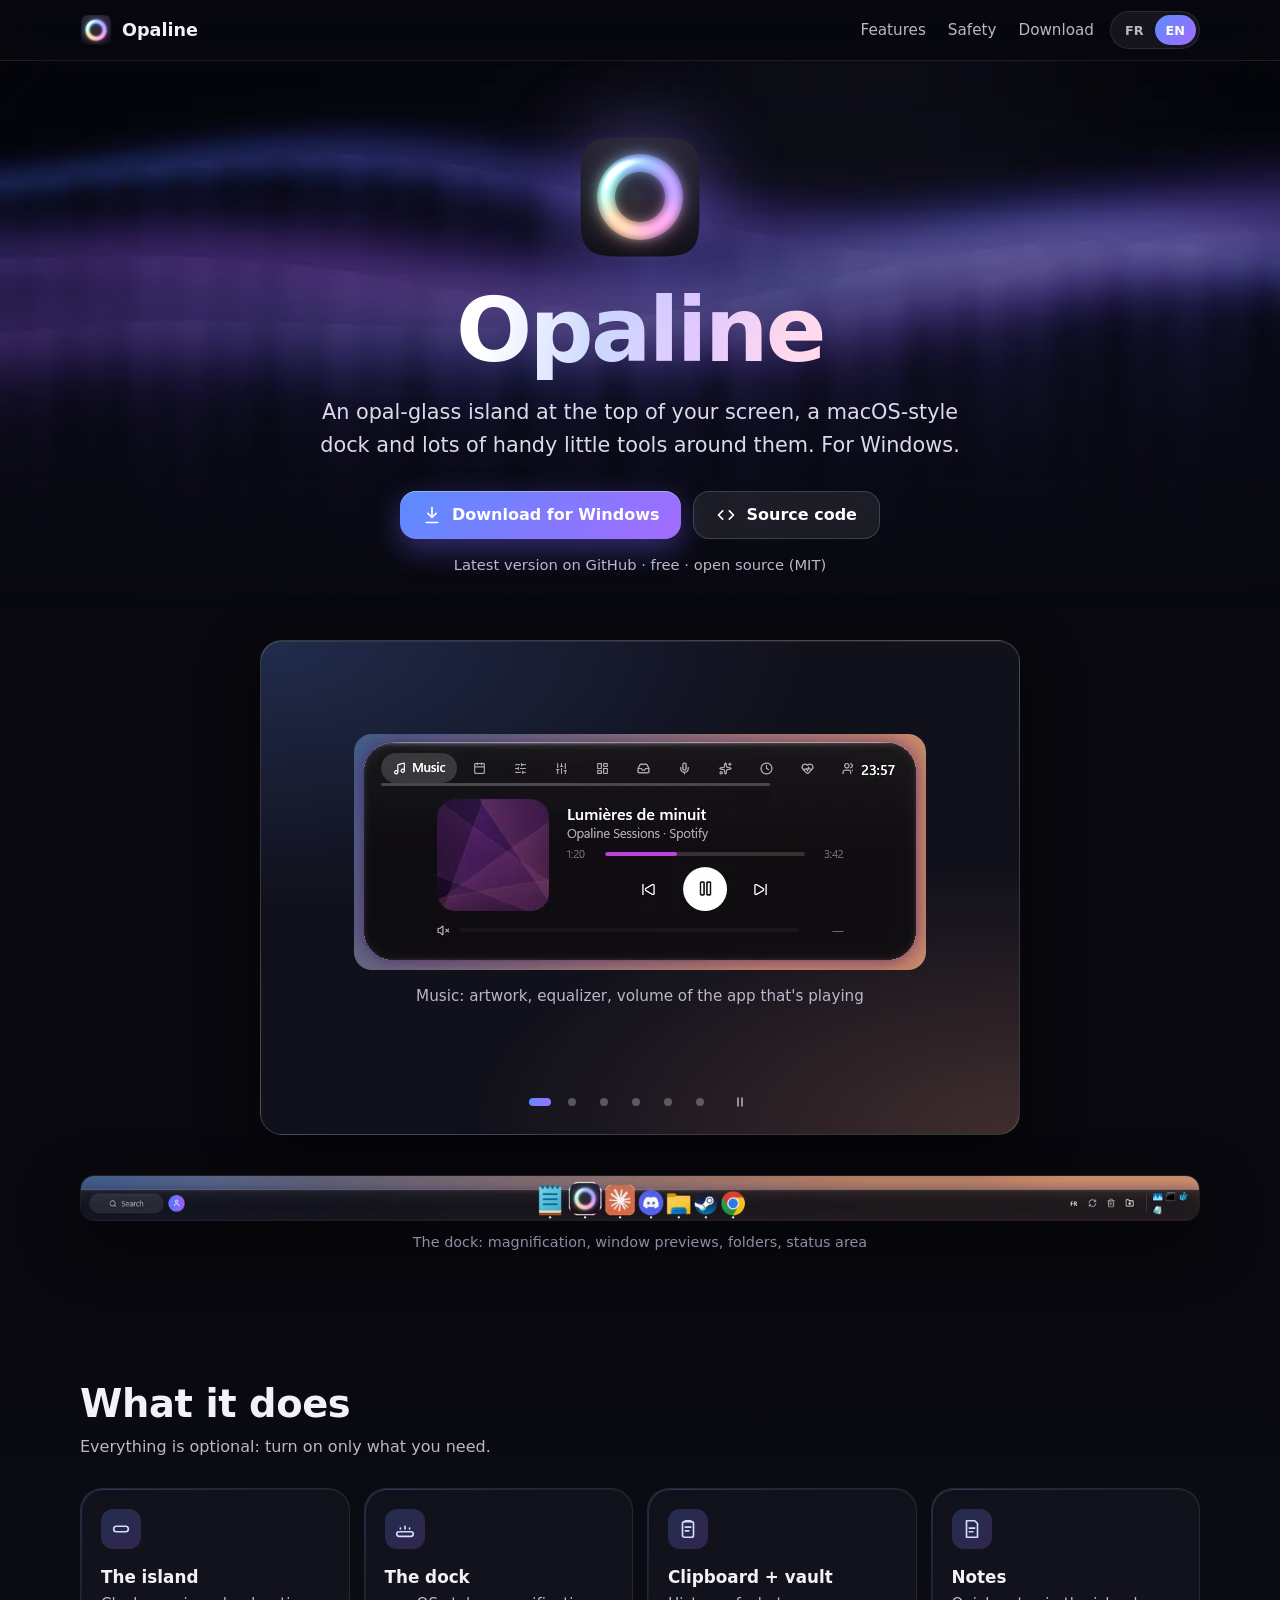
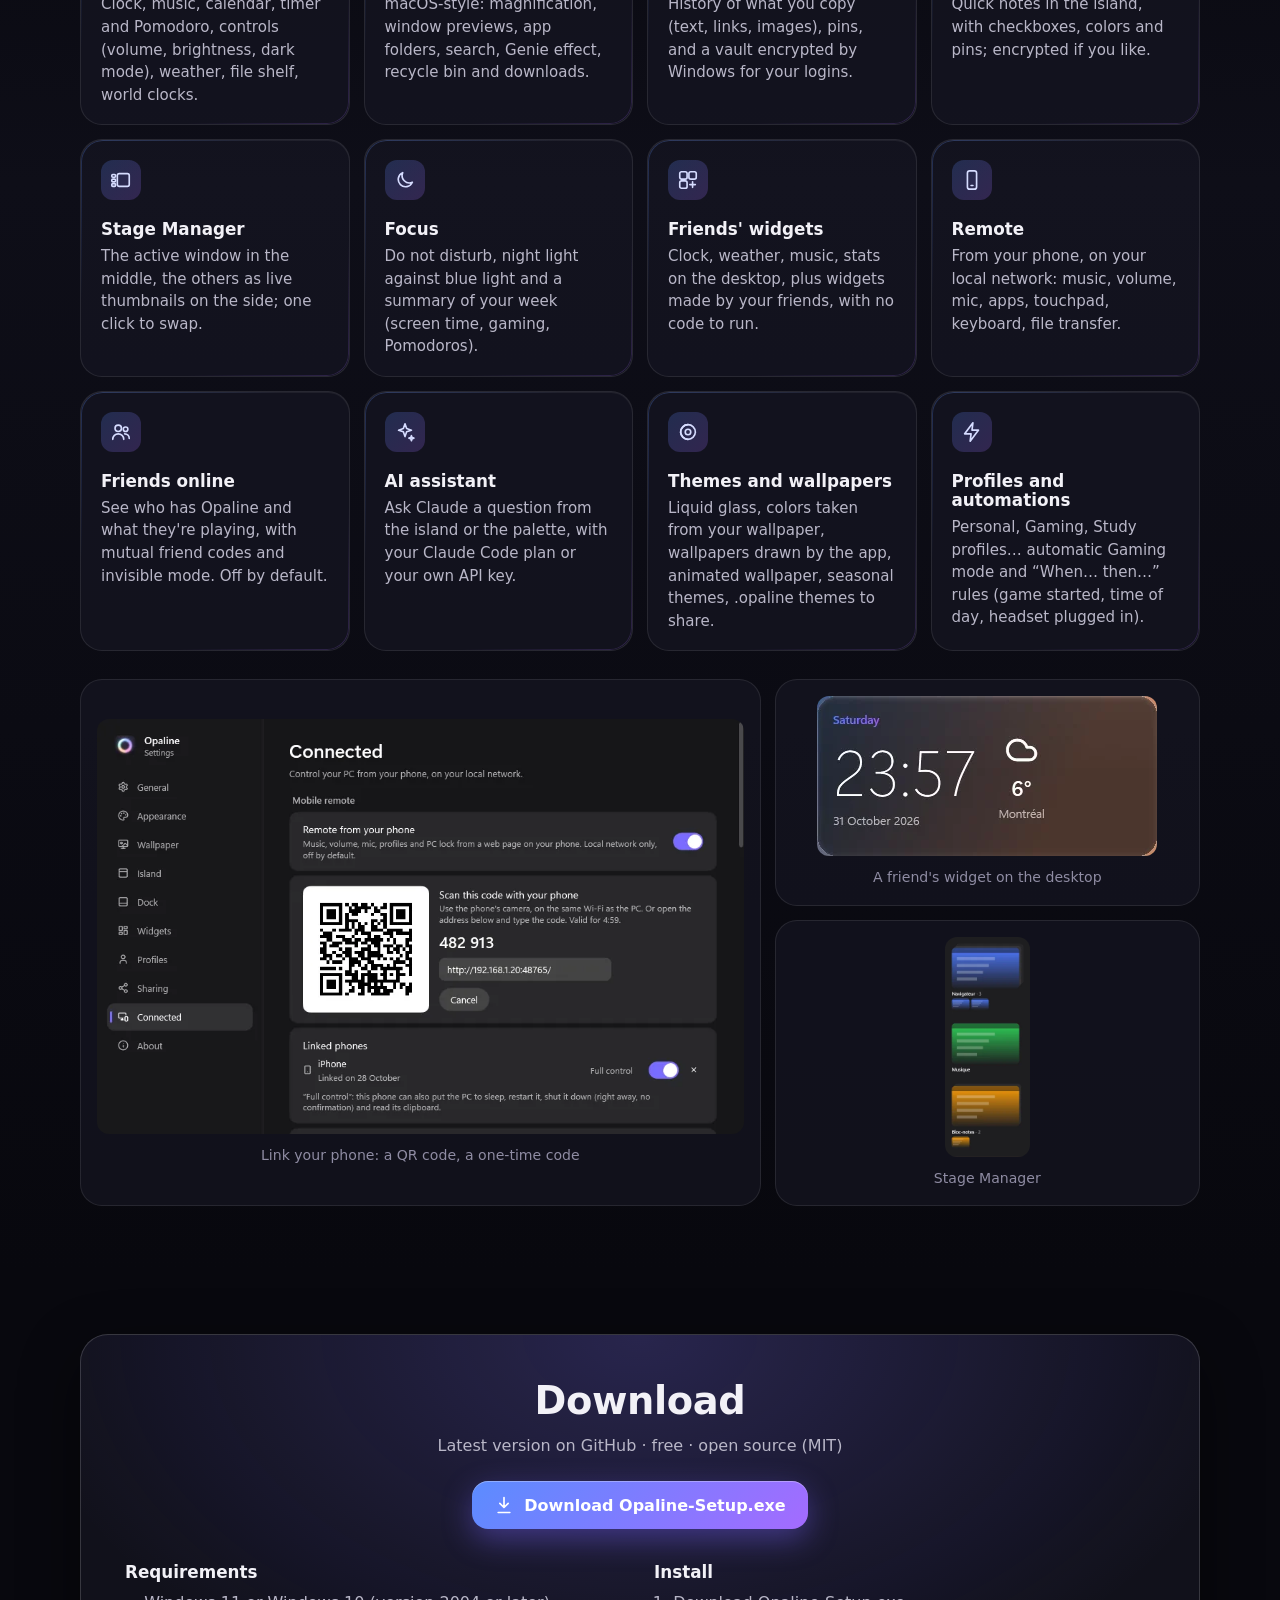
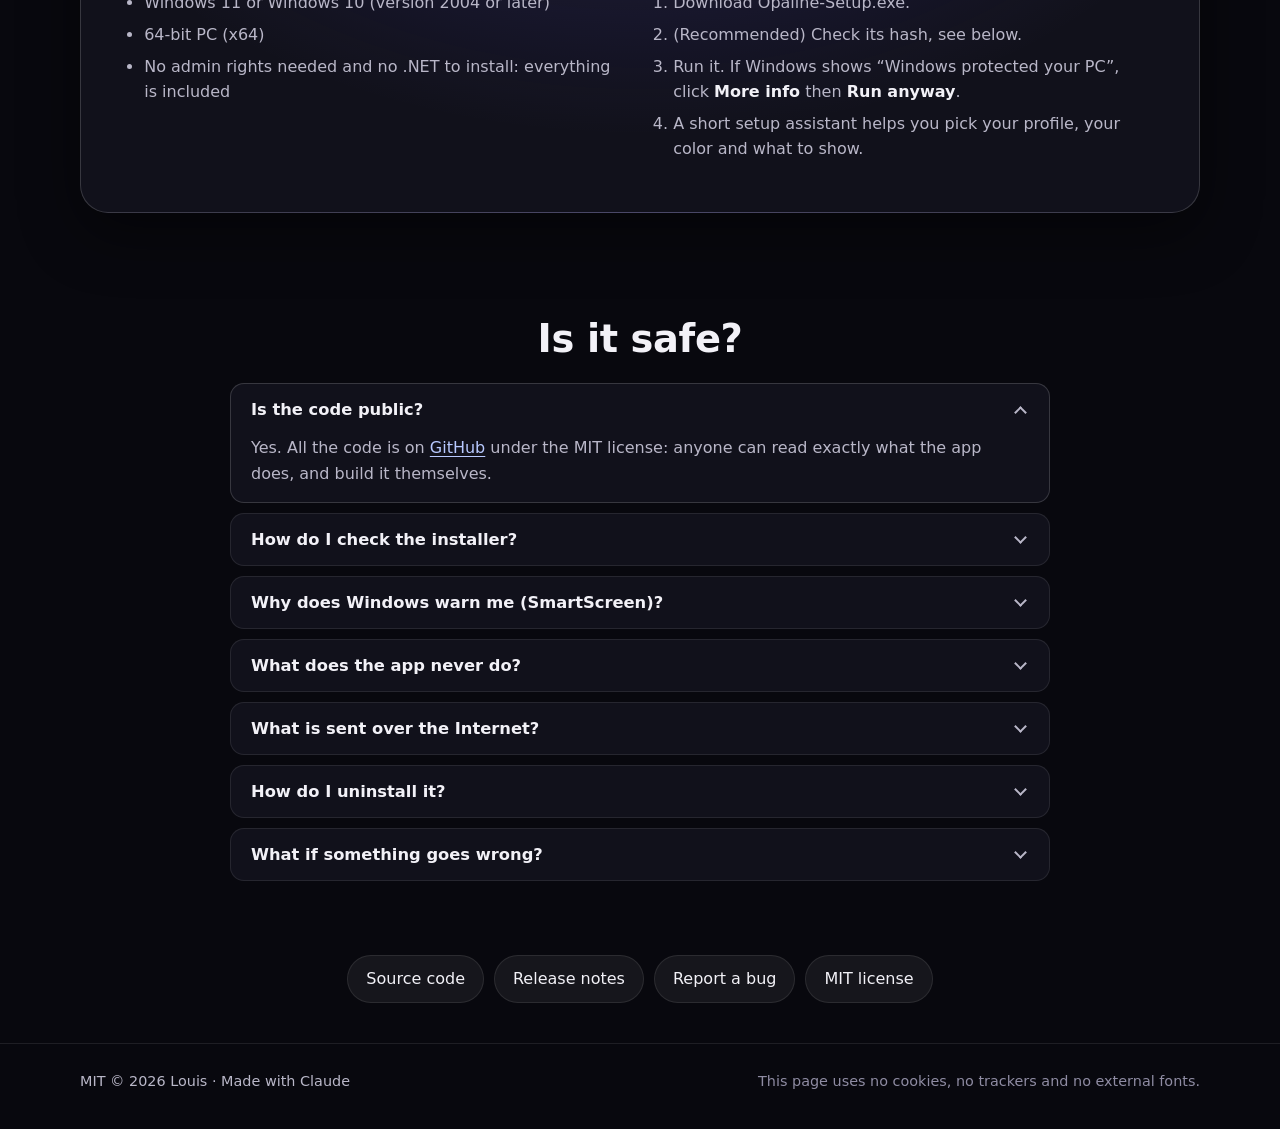
==== site/index.html @ b22e6c1e "Code source d'Opaline 1.31.1" ====
<!doctype html>
<html lang="fr">
<head>
<meta charset="utf-8">
<meta name="viewport" content="width=device-width, initial-scale=1">
<meta http-equiv="Content-Security-Policy" content="default-src 'none'; script-src 'self'; style-src 'self'; img-src 'self' data:; connect-src https://api.github.com; base-uri 'none'; form-action 'none'">
<meta name="referrer" content="no-referrer">
<title>Opaline pour Windows</title>
<meta name="description" content="Opaline : une île en verre d'opale en haut de l'écran, un dock façon macOS, une télécommande sur ton téléphone. Gratuit et open source pour Windows.">
<meta name="color-scheme" content="dark">
<meta name="theme-color" content="#0a0a12">
<link rel="icon" type="image/png" sizes="32x32" href="img/logo-32.png">
<link rel="icon" type="image/png" sizes="64x64" href="img/logo-64.png">
<link rel="apple-touch-icon" href="img/logo-256.png">
<link rel="stylesheet" href="style.css">
<script src="app.js" defer></script>
</head>
<body>
<a class="skip" href="#main" data-i18n="skip">Aller au contenu</a>

<header class="top">
  <div class="wrap top-in">
    <a class="brand" href="#top" aria-label="Opaline">
      <img src="img/logo-64.png" width="32" height="32" alt="">
      <span>Opaline</span>
    </a>
    <nav class="nav" aria-label="Sections">
      <a href="#features" data-i18n="nav.features">Fonctionnalités</a>
      <a href="#safety" data-i18n="nav.safety">Sécurité</a>
      <a href="#download" data-i18n="nav.download">Télécharger</a>
    </nav>
    <div class="lang" role="group" aria-label="Langue / Language">
      <button type="button" data-lang="fr" aria-pressed="true">FR</button>
      <button type="button" data-lang="en" aria-pressed="false">EN</button>
    </div>
  </div>
</header>

<main id="main">

<section class="hero" id="top">
  <div class="hero-bg" aria-hidden="true"></div>
  <div class="wrap hero-in">
    <img class="hero-logo" src="img/logo-256.png" width="128" height="128" alt="Logo d'Opaline : un anneau d'opale sur une tuile sombre" data-i18n-alt="logo.alt">
    <h1>Opaline</h1>
    <p class="tagline" data-i18n="hero.tagline">Une île en verre d'opale en haut de l'écran, un dock façon macOS et plein de petits outils autour. Pour Windows.</p>
    <div class="cta">
      <a class="btn btn-main" id="dl-hero" href="https://github.com/louismph8-arch/DynamicIsland/releases/latest">
        <svg viewBox="0 0 24 24" aria-hidden="true"><path d="M12 3v12m0 0-5-5m5 5 5-5M5 21h14"/></svg>
        <span data-i18n="hero.download">Télécharger pour Windows</span>
      </a>
      <a class="btn btn-ghost" href="https://github.com/louismph8-arch/DynamicIsland">
        <svg viewBox="0 0 24 24" aria-hidden="true"><path d="m8 7-5 5 5 5M16 7l5 5-5 5"/></svg>
        <span data-i18n="hero.source">Code source</span>
      </a>
    </div>
    <p class="release-line" aria-live="polite"><span class="rel-info" data-i18n="rel.fallback">Dernière version sur GitHub · gratuit · open source (MIT)</span></p>
  </div>
</section>

<section class="demo" aria-labelledby="demo-title">
  <div class="wrap">
    <h2 id="demo-title" class="sr-only" data-i18n="demo.title">Aperçu de l'île</h2>
    <div class="stage" id="carousel" aria-roledescription="carrousel" data-i18n-aria="demo.carousel">
      <div class="slides">
        <figure class="slide is-on" data-slide="0">
          <img data-img="musique" src="img/fr/musique.webp" width="572" height="236" alt="L'île ouverte sur la musique : pochette, titre, lecture et volume de l'appli" data-i18n-alt="demo.s0.alt">
          <figcaption data-i18n="demo.s0">Musique : pochette, égaliseur, volume de l'appli qui joue</figcaption>
        </figure>
        <figure class="slide" data-slide="1">
          <img data-img="notes" src="img/fr/notes.webp" width="572" height="288" alt="Onglet Notes de l'île avec une liste de courses cochable" data-i18n-alt="demo.s1.alt" loading="lazy">
          <figcaption data-i18n="demo.s1">Notes rapides, cases à cocher comprises</figcaption>
        </figure>
        <figure class="slide" data-slide="2">
          <img data-img="presse-papiers" src="img/fr/presse-papiers.webp" width="572" height="288" alt="Historique du presse-papiers avec filtres et proposition de garder un mot de passe dans le coffre" data-i18n-alt="demo.s2.alt" loading="lazy">
          <figcaption data-i18n="demo.s2">Presse-papiers : historique et coffre chiffré</figcaption>
        </figure>
        <figure class="slide" data-slide="3">
          <img data-img="sante" src="img/fr/sante.webp" width="572" height="288" alt="Santé du PC : processeur, mémoire, GPU, température et applis les plus gourmandes" data-i18n-alt="demo.s3.alt" loading="lazy">
          <figcaption data-i18n="demo.s3">Santé du PC en un coup d'œil</figcaption>
        </figure>
        <figure class="slide" data-slide="4">
          <img data-img="amis" src="img/fr/amis.webp" width="572" height="212" alt="Onglet Amis : qui est en ligne et à quoi il joue" data-i18n-alt="demo.s4.alt" loading="lazy">
          <figcaption data-i18n="demo.s4">Tes amis en ligne et ce à quoi ils jouent</figcaption>
        </figure>
        <figure class="slide" data-slide="5">
          <img data-img="palette" src="img/fr/palette.webp" width="720" height="370" alt="Palette de commandes : applis, calculs, minuteur, profils et question à Claude" data-i18n-alt="demo.s5.alt" loading="lazy">
          <figcaption data-i18n="demo.s5">Palette de commandes (Ctrl + Espace)</figcaption>
        </figure>
      </div>
      <div class="dots" role="group" data-i18n-aria="demo.choose" aria-label="Choisir une image">
        <button type="button" aria-label="1" aria-current="true"></button>
        <button type="button" aria-label="2"></button>
        <button type="button" aria-label="3"></button>
        <button type="button" aria-label="4"></button>
        <button type="button" aria-label="5"></button>
        <button type="button" aria-label="6"></button>
        <button type="button" class="pause" aria-pressed="false" data-i18n-aria="demo.pause" aria-label="Mettre en pause">
          <svg viewBox="0 0 24 24" aria-hidden="true"><path class="i-pause" d="M9 6v12M15 6v12"/><path class="i-play" d="M8 5l11 7-11 7z"/></svg>
        </button>
      </div>
    </div>
    <figure class="dock-shot">
      <img data-img="dock" src="img/fr/dock.webp" width="1600" height="62" alt="Le dock d'Opaline en barre au bas de l'écran : recherche, applis, zone d'état" data-i18n-alt="dock.alt" loading="lazy">
      <figcaption data-i18n="dock.cap">Le dock : grossissement, aperçus des fenêtres, dossiers, zone d'état</figcaption>
    </figure>
  </div>
</section>

<section class="features" id="features" aria-labelledby="f-title">
  <div class="wrap">
    <h2 id="f-title" data-i18n="f.title">Ce qu'elle fait</h2>
    <p class="lead" data-i18n="f.lead">Tout est optionnel : active seulement ce qui te sert.</p>
    <ul class="grid">
      <li class="card"><svg viewBox="0 0 24 24" aria-hidden="true"><rect x="4" y="9" width="16" height="6" rx="3"/></svg>
        <h3 data-i18n="f.island">L'île</h3><p data-i18n="f.island.t">Heure, musique, calendrier, minuteur et Pomodoro, contrôles (volume, luminosité, mode sombre), météo, étagère à fichiers, horloges du monde.</p></li>
      <li class="card"><svg viewBox="0 0 24 24" aria-hidden="true"><rect x="3" y="15" width="18" height="5" rx="2.5"/><path d="M7 12v-1M12 12V9M17 12v-1"/></svg>
        <h3 data-i18n="f.dock">Le dock</h3><p data-i18n="f.dock.t">Façon macOS : grossissement, aperçus des fenêtres, dossiers d'applis, recherche, effet Génie, corbeille et téléchargements.</p></li>
      <li class="card"><svg viewBox="0 0 24 24" aria-hidden="true"><rect x="6" y="4" width="12" height="17" rx="2"/><path d="M9 4V3h6v1M9 10h6M9 14h4"/></svg>
        <h3 data-i18n="f.clip">Presse-papiers + coffre</h3><p data-i18n="f.clip.t">Historique de ce que tu copies (textes, liens, images), épingles, et un coffre chiffré par Windows pour tes identifiants.</p></li>
      <li class="card"><svg viewBox="0 0 24 24" aria-hidden="true"><path d="M6 3h9l3 3v15H6z"/><path d="M9 11h6M9 15h4"/></svg>
        <h3 data-i18n="f.notes">Notes</h3><p data-i18n="f.notes.t">Des notes rapides dans l'île, avec cases à cocher, couleurs et épingles ; chiffrées si tu veux.</p></li>
      <li class="card"><svg viewBox="0 0 24 24" aria-hidden="true"><rect x="8" y="5" width="13" height="14" rx="2"/><rect x="2" y="6" width="4" height="3" rx="1"/><rect x="2" y="11" width="4" height="3" rx="1"/><rect x="2" y="16" width="4" height="3" rx="1"/></svg>
        <h3 data-i18n="f.stage">Stage Manager</h3><p data-i18n="f.stage.t">La fenêtre active au centre, les autres en miniatures vivantes sur le côté ; un clic pour échanger.</p></li>
      <li class="card"><svg viewBox="0 0 24 24" aria-hidden="true"><path d="M20 14.5A8 8 0 0 1 9.5 4 8 8 0 1 0 20 14.5z"/></svg>
        <h3 data-i18n="f.focus">Concentration</h3><p data-i18n="f.focus.t">Ne pas déranger, veilleuse contre la lumière bleue et résumé de ta semaine (temps d'écran, jeu, Pomodoros).</p></li>
      <li class="card"><svg viewBox="0 0 24 24" aria-hidden="true"><rect x="3" y="3" width="8" height="8" rx="2"/><rect x="13" y="3" width="8" height="8" rx="2"/><rect x="3" y="13" width="8" height="8" rx="2"/><path d="M17 14v6M14 17h6"/></svg>
        <h3 data-i18n="f.widgets">Widgets des potes</h3><p data-i18n="f.widgets.t">Horloge, météo, musique, stats sur le bureau, et des widgets créés par tes amis, sans code à exécuter.</p></li>
      <li class="card"><svg viewBox="0 0 24 24" aria-hidden="true"><rect x="7" y="2" width="10" height="20" rx="2.5"/><path d="M11 18h2"/></svg>
        <h3 data-i18n="f.remote">Télécommande</h3><p data-i18n="f.remote.t">Depuis ton téléphone, sur ton réseau local : musique, volume, micro, applis, pavé tactile, clavier, envoi de fichiers.</p></li>
      <li class="card"><svg viewBox="0 0 24 24" aria-hidden="true"><circle cx="9" cy="8" r="3.5"/><path d="M3 20c0-3.3 2.7-6 6-6s6 2.7 6 6"/><circle cx="17" cy="9" r="2.5"/><path d="M16 14c2.8 0 5 2.2 5 5"/></svg>
        <h3 data-i18n="f.friends">Amis en ligne</h3><p data-i18n="f.friends.t">Vois qui a Opaline et à quoi il joue, avec codes d'ami mutuels et mode invisible. Désactivé par défaut.</p></li>
      <li class="card"><svg viewBox="0 0 24 24" aria-hidden="true"><path d="M12 3l1.8 5.2L19 10l-5.2 1.8L12 17l-1.8-5.2L5 10l5.2-1.8z"/><path d="M19 16l.7 2 2 .7-2 .7-.7 2-.7-2-2-.7 2-.7z"/></svg>
        <h3 data-i18n="f.ai">Assistant IA</h3><p data-i18n="f.ai.t">Pose une question à Claude depuis l'île ou la palette, avec ton forfait Claude Code ou ta propre clé API.</p></li>
      <li class="card"><svg viewBox="0 0 24 24" aria-hidden="true"><circle cx="12" cy="12" r="8"/><path d="M12 4a8 8 0 0 0 0 16"/><circle cx="12" cy="12" r="3"/></svg>
        <h3 data-i18n="f.themes">Thèmes et fonds</h3><p data-i18n="f.themes.t">Verre liquide, couleurs tirées du fond d'écran, fonds dessinés par l'app, fond animé, thèmes saisonniers, thèmes .opaline à s'échanger.</p></li>
      <li class="card"><svg viewBox="0 0 24 24" aria-hidden="true"><path d="M13 2 4 14h7l-1 8 9-12h-7z"/></svg>
        <h3 data-i18n="f.auto">Profils et automatisations</h3><p data-i18n="f.auto.t">Profils Perso, Gaming, Études… mode Gaming automatique et règles « Quand… alors… » (jeu lancé, heure, casque branché).</p></li>
    </ul>

    <div class="gallery">
      <figure>
        <img data-img="telecommande" src="img/fr/telecommande.webp" width="902" height="578" alt="Paramètres de la télécommande : QR code à scanner et téléphones reliés" data-i18n-alt="g.remote.alt" loading="lazy">
        <figcaption data-i18n="g.remote">Relier son téléphone : un QR code, un code à usage unique</figcaption>
      </figure>
      <div class="gallery-side">
        <figure>
          <img data-img="widget-pote" src="img/fr/widget-pote.webp" width="340" height="160" alt="Widget de bureau horloge et météo" data-i18n-alt="g.widget.alt" loading="lazy">
          <figcaption data-i18n="g.widget">Un widget de pote sur le bureau</figcaption>
        </figure>
        <figure class="stage-fig">
          <img src="img/stage.webp" width="212" height="546" alt="Colonne de Stage Manager avec trois groupes de fenêtres en miniature" data-i18n-alt="g.stage.alt" loading="lazy">
          <figcaption data-i18n="g.stage">Stage Manager</figcaption>
        </figure>
      </div>
    </div>
  </div>
</section>

<section class="download" id="download" aria-labelledby="d-title">
  <div class="wrap">
    <div class="panel">
      <h2 id="d-title" data-i18n="d.title">Télécharger</h2>
      <p class="rel-big" aria-live="polite"><span class="rel-info" data-i18n="rel.fallback">Dernière version sur GitHub · gratuit · open source (MIT)</span></p>
      <a class="btn btn-main" id="dl-main" href="https://github.com/louismph8-arch/DynamicIsland/releases/latest">
        <svg viewBox="0 0 24 24" aria-hidden="true"><path d="M12 3v12m0 0-5-5m5 5 5-5M5 21h14"/></svg>
        <span data-i18n="d.btn">Télécharger Opaline-Setup.exe</span>
      </a>
      <p class="hash" hidden><span data-i18n="d.hash">Empreinte SHA-256 :</span> <code class="hash-val"></code></p>
      <div class="cols">
        <div>
          <h3 data-i18n="d.req">Configuration requise</h3>
          <ul>
            <li data-i18n="d.req1">Windows 11 ou Windows 10 (version 2004 ou plus récente)</li>
            <li data-i18n="d.req2">PC 64 bits (x64)</li>
            <li data-i18n="d.req3">Pas besoin de droits administrateur ni d'installer .NET : tout est inclus</li>
          </ul>
        </div>
        <div>
          <h3 data-i18n="d.steps">Installer</h3>
          <ol>
            <li data-i18n="d.s1">Télécharge Opaline-Setup.exe.</li>
            <li data-i18n="d.s2">(Conseillé) Vérifie son empreinte, voir plus bas.</li>
            <li data-i18n-html="d.s3">Lance-le. Si Windows affiche « Windows a protégé votre ordinateur », clique <b>Informations complémentaires</b> puis <b>Exécuter quand même</b>.</li>
            <li data-i18n="d.s4">Un petit assistant t'aide à choisir ton profil, ta couleur et ce que tu veux afficher.</li>
          </ol>
        </div>
      </div>
    </div>
  </div>
</section>

<section class="safety" id="safety" aria-labelledby="s-title">
  <div class="wrap narrow">
    <h2 id="s-title" data-i18n="s.title">Est-ce que c'est sûr ?</h2>
    <details open>
      <summary data-i18n="s.q1">Le code est-il public ?</summary>
      <p data-i18n-html="s.a1">Oui. Tout le code est sur <a href="https://github.com/louismph8-arch/DynamicIsland">GitHub</a>, sous licence MIT : n'importe qui peut lire exactement ce que fait l'app, et la compiler soi-même.</p>
    </details>
    <details>
      <summary data-i18n="s.q2">Comment vérifier l'installeur ?</summary>
      <div data-i18n-html="s.a2"><p>Chaque version publie l'empreinte <b>SHA-256</b> de <code>Opaline-Setup.exe</code> (dans les notes de la version, dans le fichier <code>Opaline-Setup.exe.sha256</code> et à côté du fichier sur GitHub).</p>
      <ol><li>Dans le dossier du fichier téléchargé, ouvre PowerShell et tape <code>Get-FileHash .\Opaline-Setup.exe</code> : l'empreinte doit être <b>exactement</b> la même.</li>
      <li>Ouvre le lien <b>VirusTotal</b> des notes de la version (ou dépose le fichier sur <a href="https://www.virustotal.com">virustotal.com</a>) : environ 70 antivirus l'analysent. 0 ou 1 détection « générique » sur un fichier non signé est courant ; plusieurs détections nommées = ne l'installe pas.</li></ol></div>
    </details>
    <details>
      <summary data-i18n="s.q3">Pourquoi Windows avertit-il (SmartScreen) ?</summary>
      <p data-i18n-html="s.a3">L'installeur n'est pas signé : un certificat coûte de l'argent chaque année, et même signé, Windows avertit tant que le fichier n'a pas été téléchargé par beaucoup de monde. L'avertissement dit seulement « éditeur inconnu », pas « virus ». Pour continuer : <b>Informations complémentaires</b> → <b>Exécuter quand même</b>.</p>
    </details>
    <details>
      <summary data-i18n="s.q4">Qu'est-ce que l'app ne fait jamais ?</summary>
      <p data-i18n="s.a4">Pas d'injection dans d'autres programmes, pas de lecture du clavier en continu, pas de pub, pas de pistage. Elle suit les fenêtres ouvertes (pour le dock) avec l'API officielle de Windows et n'utilise les droits administrateur que pour 2 choses, toujours après ta confirmation : la règle du pare-feu de la télécommande et la préparation du réveil à distance. Tout ce qui change Windows est désactivé par défaut et se remet comme avant.</p>
    </details>
    <details>
      <summary data-i18n="s.q5">Qu'est-ce qui part sur Internet ?</summary>
      <div data-i18n-html="s.a5"><ul><li>La météo et la recherche des villes (Open-Meteo).</li><li>La vérification des mises à jour (GitHub).</li><li>Seulement si tu les actives : Discord (qui parle dans ton salon), ta présence au serveur des amis, tes questions à l'assistant IA (à Anthropic, quand tu en poses une).</li></ul><p>La télécommande reste sur ton réseau local « Privé », reliée par un code à usage unique.</p></div>
    </details>
    <details>
      <summary data-i18n="s.q6">Comment la désinstaller ?</summary>
      <p data-i18n-html="s.a6">Paramètres Windows → Applications → <b>Opaline</b> → Désinstaller. Windows revient comme avant : barre des tâches, fond d'écran, couleur d'accent, thème, curseur et règle du pare-feu. L'assistant te demande ensuite si tu veux aussi effacer tes réglages.</p>
    </details>
    <details>
      <summary data-i18n="s.q7">Et si quelque chose ne va pas ?</summary>
      <p data-i18n-html="s.a7">Garde <b>Maj</b> enfoncée en lançant Opaline pour le mode sans échec. Si un morceau de l'app plante, il s'arrête tout seul et le reste continue ; la barre des tâches revient toujours. Paramètres → À propos → <b>Donner mon avis / Signaler un bug</b>, ou <b>Exporter un rapport de bug</b> (sans données personnelles).</p>
    </details>
  </div>
</section>

<section class="links" aria-labelledby="l-title">
  <div class="wrap">
    <h2 id="l-title" class="sr-only" data-i18n="l.title">Liens</h2>
    <ul class="link-row">
      <li><a href="https://github.com/louismph8-arch/DynamicIsland" data-i18n="l.source">Code source</a></li>
      <li><a href="https://github.com/louismph8-arch/DynamicIsland/releases" data-i18n="l.notes">Notes de version</a></li>
      <li><a href="https://github.com/louismph8-arch/DynamicIsland/issues" data-i18n="l.bug">Signaler un bug</a></li>
      <li><a href="https://github.com/louismph8-arch/DynamicIsland/blob/main/LICENSE" data-i18n="l.license">Licence MIT</a></li>
    </ul>
  </div>
</section>

</main>

<footer class="foot">
  <div class="wrap foot-in">
    <p>MIT © 2026 Louis · <span data-i18n="foot.claude">Fait avec Claude</span></p>
    <p class="muted" data-i18n="foot.privacy">Cette page n'utilise ni cookies, ni traceurs, ni polices externes.</p>
  </div>
</footer>
</body>
</html>
---- site/style.css ----
/* Opaline — page de présentation. Aucune ressource externe : polices du système, images locales. */
:root {
  --bg: #08080e;
  --bg-2: #0e0e18;
  --surface: rgba(24, 24, 36, 0.62);
  --surface-solid: #16161f;
  --line: rgba(255, 255, 255, 0.09);
  --line-strong: rgba(255, 255, 255, 0.16);
  --text: #f2f1f7;
  --text-2: #b9b7c8;
  --text-3: #8f8ca3;
  --blue: #5b8cff;
  --violet: #a46bff;
  --pink: #ff8fc8;
  --peach: #ffc29a;
  --mint: #8ff0d0;
  --accent: linear-gradient(135deg, var(--blue), var(--violet));
  --opal: conic-gradient(from 200deg, var(--blue), #b9a6ff, var(--pink), var(--peach), var(--mint), var(--blue));
  --radius: 22px;
  --radius-s: 14px;
  --shadow: 0 20px 60px rgba(0, 0, 0, 0.45);
  --font: "Segoe UI Variable Text", "Segoe UI Variable", "Segoe UI", system-ui, -apple-system, Roboto, "Helvetica Neue", Arial, sans-serif;
  --font-display: "Segoe UI Variable Display", "Segoe UI Variable", "Segoe UI", system-ui, -apple-system, Roboto, Arial, sans-serif;
  --mono: "Cascadia Mono", Consolas, ui-monospace, monospace;
}

*, *::before, *::after { box-sizing: border-box; }
html { scroll-behavior: smooth; -webkit-text-size-adjust: 100%; }
body {
  margin: 0;
  background: var(--bg);
  color: var(--text);
  font: 16px/1.6 var(--font);
  overflow-x: hidden;
}
img { max-width: 100%; height: auto; display: block; }
a { color: #b8c9ff; text-underline-offset: 3px; }
a:hover { color: #fff; }
code { font-family: var(--mono); font-size: 0.9em; background: rgba(255,255,255,0.07); padding: 0.1em 0.4em; border-radius: 6px; overflow-wrap: anywhere; }
:focus-visible { outline: 2px solid #c7b4ff; outline-offset: 3px; border-radius: 8px; }
section[id] { scroll-margin-top: 64px; }
h1, h2, h3 { font-family: var(--font-display); line-height: 1.15; margin: 0; }
h2 { font-size: clamp(1.7rem, 4vw, 2.4rem); letter-spacing: -0.01em; }
h3 { font-size: 1.05rem; }

/* Coins « squircle » quand le navigateur sait le faire, sinon arrondi classique */
.card, .panel, .stage, .btn, details, .gallery figure, .dock-shot img {
  corner-shape: squircle;
}
@supports (corner-shape: squircle) {
  .card, .panel, .stage, details, .gallery figure { border-radius: calc(var(--radius) * 1.6); }
}

.wrap { width: min(1120px, 100% - 32px); margin-inline: auto; }
.narrow { width: min(820px, 100% - 32px); }
.sr-only { position: absolute; width: 1px; height: 1px; overflow: hidden; clip: rect(0 0 0 0); white-space: nowrap; }
.skip { position: absolute; left: 16px; top: -60px; background: #fff; color: #000; padding: 8px 14px; border-radius: 10px; z-index: 50; }
.skip:focus { top: 12px; }
.muted { color: var(--text-3); }

/* En-tête */
.top {
  position: sticky; top: 0; z-index: 20;
  background: rgba(8, 8, 14, 0.72);
  backdrop-filter: blur(18px) saturate(1.4);
  -webkit-backdrop-filter: blur(18px) saturate(1.4);
  border-bottom: 1px solid var(--line);
}
.top-in { display: flex; align-items: center; gap: 16px; height: 60px; }
.brand { display: flex; align-items: center; gap: 10px; color: var(--text); text-decoration: none; font: 600 1.1rem var(--font-display); }
.nav { display: flex; gap: 22px; margin-left: auto; }
.nav a { color: var(--text-2); text-decoration: none; font-size: 0.95rem; }
.nav a:hover { color: var(--text); }
.lang { display: flex; background: rgba(255,255,255,0.06); border: 1px solid var(--line); border-radius: 999px; padding: 3px; }
.lang button {
  font: 600 0.8rem var(--font); color: var(--text-2); background: none; border: 0;
  padding: 5px 11px; border-radius: 999px; cursor: pointer; min-width: 40px; min-height: 30px;
}
.lang button[aria-pressed="true"] { background: var(--accent); color: #fff; }

/* Hero */
.hero { position: relative; overflow: hidden; padding: 72px 0 40px; text-align: center; }
.hero-bg {
  position: absolute; inset: 0; z-index: -1;
  background:
    linear-gradient(180deg, rgba(8,8,14,0.15) 0%, rgba(8,8,14,0.55) 60%, var(--bg) 100%),
    url("img/aurore.webp") center 35% / cover no-repeat;
}
.hero-in { display: flex; flex-direction: column; align-items: center; }
.hero-logo {
  width: 128px; height: 128px;
  filter: drop-shadow(0 0 40px rgba(140, 120, 255, 0.45));
  animation: float 7s ease-in-out infinite;
}
.hero h1 {
  margin-top: 18px;
  font-size: clamp(3rem, 11vw, 5.6rem);
  font-weight: 700;
  letter-spacing: -0.03em;
  background: linear-gradient(100deg, #fff 10%, #cdd8ff 40%, #e2c9ff 65%, #ffd9ec 90%);
  -webkit-background-clip: text; background-clip: text; color: transparent;
}
.tagline { max-width: 640px; margin: 14px auto 0; font-size: clamp(1.05rem, 2.4vw, 1.3rem); color: #dcdaea; }
.cta { display: flex; flex-wrap: wrap; justify-content: center; gap: 12px; margin-top: 28px; }
.btn {
  display: inline-flex; align-items: center; gap: 10px;
  min-height: 48px; padding: 12px 22px; border-radius: 16px;
  font: 600 1rem var(--font); text-decoration: none; color: #fff;
  transition: transform .18s ease, box-shadow .18s ease, background .18s ease;
}
.btn svg { width: 20px; height: 20px; fill: none; stroke: currentColor; stroke-width: 2; stroke-linecap: round; stroke-linejoin: round; flex: none; }
.btn-main { background: var(--accent); box-shadow: 0 10px 30px rgba(120, 100, 255, 0.4), inset 0 1px 0 rgba(255,255,255,0.3); }
.btn-main:hover { color: #fff; transform: translateY(-1px); box-shadow: 0 14px 38px rgba(120, 100, 255, 0.55), inset 0 1px 0 rgba(255,255,255,0.3); }
.btn-ghost { background: rgba(255,255,255,0.08); border: 1px solid var(--line-strong); backdrop-filter: blur(10px); -webkit-backdrop-filter: blur(10px); }
.btn-ghost:hover { color: #fff; background: rgba(255,255,255,0.14); }
.release-line { margin: 14px 0 0; color: var(--text-2); font-size: 0.92rem; }

/* Démo */
.demo { padding: 24px 0 64px; }
.stage {
  position: relative; max-width: 760px; margin: 0 auto;
  padding: 26px 20px 18px;
  background:
    radial-gradient(120% 90% at 0% 0%, rgba(91,140,255,0.22), transparent 60%),
    radial-gradient(120% 90% at 100% 100%, rgba(255,160,120,0.20), transparent 60%),
    var(--surface);
  border: 1px solid var(--line-strong);
  border-radius: var(--radius);
  box-shadow: var(--shadow), inset 0 1px 0 rgba(255,255,255,0.08);
}
.slides { display: grid; }
.slide {
  grid-area: 1 / 1; margin: 0;
  display: flex; flex-direction: column; align-items: center; justify-content: center; gap: 14px;
  opacity: 0; visibility: hidden;
  transition: opacity .7s ease, visibility 0s linear .7s, transform .7s ease;
  transform: scale(0.985);
}
.slide.is-on { opacity: 1; visibility: visible; transform: none; transition: opacity .7s ease, visibility 0s, transform .7s ease; }
.slide img { border-radius: 18px; max-height: 380px; width: auto; }
.slide figcaption { color: var(--text-2); font-size: 0.95rem; text-align: center; }
.dots { display: flex; justify-content: center; align-items: center; gap: 4px; margin-top: 14px; }
.dots button {
  width: 28px; height: 28px; border: 0; background: none; cursor: pointer; padding: 0;
  display: grid; place-items: center; border-radius: 50%;
}
.dots button:not(.pause)::before {
  content: ""; width: 8px; height: 8px; border-radius: 50%; background: rgba(255,255,255,0.28); transition: width .25s, background .25s;
}
.dots button[aria-current="true"]::before { width: 22px; border-radius: 6px; background: var(--accent); }
.dots .pause { margin-left: 8px; color: var(--text-2); }
.dots .pause svg { width: 16px; height: 16px; fill: none; stroke: currentColor; stroke-width: 2.2; stroke-linecap: round; stroke-linejoin: round; }
.dots .pause .i-play { display: none; fill: currentColor; }
.dots .pause[aria-pressed="true"] .i-pause { display: none; }
.dots .pause[aria-pressed="true"] .i-play { display: block; }

.dock-shot { margin: 40px 0 0; }
.dock-shot img { width: 100%; border-radius: 14px; border: 1px solid var(--line); box-shadow: var(--shadow); }
.dock-shot figcaption { text-align: center; color: var(--text-3); font-size: 0.9rem; margin-top: 10px; }

/* Fonctionnalités */
.features { padding: 64px 0; background: linear-gradient(180deg, var(--bg), var(--bg-2) 30%, var(--bg)); }
.lead { color: var(--text-2); margin: 8px 0 28px; }
.grid { list-style: none; margin: 0; padding: 0; display: grid; grid-template-columns: repeat(auto-fill, minmax(250px, 1fr)); gap: 14px; }
.card {
  position: relative;
  padding: 20px 20px 18px;
  background: var(--surface);
  border: 1px solid var(--line);
  border-radius: var(--radius);
  box-shadow: inset 0 1px 0 rgba(255,255,255,0.06);
  transition: border-color .2s, transform .2s;
}
.card:hover { border-color: var(--line-strong); transform: translateY(-2px); }
.card::before {
  content: ""; position: absolute; inset: 0; border-radius: inherit; padding: 1px; pointer-events: none;
  background: linear-gradient(140deg, rgba(91,140,255,0.45), transparent 35%, transparent 70%, rgba(164,107,255,0.35));
  -webkit-mask: linear-gradient(#000 0 0) content-box, linear-gradient(#000 0 0);
  -webkit-mask-composite: xor; mask-composite: exclude;
  opacity: 0.6;
}
.card svg {
  width: 40px; height: 40px; padding: 9px; margin-bottom: 12px;
  border-radius: 12px; background: linear-gradient(135deg, rgba(91,140,255,0.22), rgba(164,107,255,0.22));
  fill: none; stroke: #d6dcff; stroke-width: 1.8; stroke-linecap: round; stroke-linejoin: round;
}
.card p { margin: 6px 0 0; color: var(--text-2); font-size: 0.94rem; line-height: 1.5; }

.gallery { display: grid; grid-template-columns: 1.6fr 1fr; gap: 14px; margin-top: 28px; }
.gallery figure {
  margin: 0; padding: 16px; display: flex; flex-direction: column; align-items: center; justify-content: center; gap: 10px;
  background: var(--surface); border: 1px solid var(--line); border-radius: var(--radius);
}
.gallery figure img { border-radius: 12px; }
.gallery figcaption { color: var(--text-3); font-size: 0.88rem; text-align: center; }
.gallery-side { display: grid; grid-template-columns: 1fr; gap: 14px; }
.stage-fig img { max-height: 220px; width: auto; }

/* Téléchargement */
.download { padding: 64px 0; }
.panel {
  padding: clamp(24px, 5vw, 44px);
  text-align: center;
  background:
    radial-gradient(80% 120% at 50% 0%, rgba(124,110,255,0.22), transparent 70%),
    var(--surface);
  border: 1px solid var(--line-strong);
  border-radius: calc(var(--radius) + 6px);
  box-shadow: var(--shadow);
}
.rel-big { color: var(--text-2); margin: 10px 0 22px; }
.hash { margin: 16px auto 0; max-width: 680px; color: var(--text-3); font-size: 0.85rem; }
.cols { display: grid; grid-template-columns: 1fr 1fr; gap: 28px; margin-top: 34px; text-align: left; }
.cols h3 { margin-bottom: 8px; }
.cols ul, .cols ol { margin: 0; padding-left: 1.2em; color: var(--text-2); }
.cols li { margin: 6px 0; }
.cols b { color: var(--text); }

/* Sécurité */
.safety { padding: 40px 0 64px; }
.safety h2 { margin-bottom: 22px; text-align: center; }
details {
  background: var(--surface); border: 1px solid var(--line); border-radius: var(--radius-s);
  margin-bottom: 10px; padding: 0 20px;
}
details[open] { border-color: var(--line-strong); }
summary {
  cursor: pointer; list-style: none; padding: 16px 28px 16px 0; position: relative;
  font: 600 1.02rem var(--font-display);
}
summary::-webkit-details-marker { display: none; }
summary::after {
  content: ""; position: absolute; right: 4px; top: 50%; width: 9px; height: 9px; margin-top: -7px;
  border-right: 2px solid var(--text-2); border-bottom: 2px solid var(--text-2); transform: rotate(45deg); transition: transform .2s;
}
details[open] summary::after { transform: rotate(-135deg); margin-top: -2px; }
details p, details ul, details ol { color: var(--text-2); margin: 0 0 14px; }
details > p:last-child, details > div > :last-child { margin-bottom: 16px; }
details li { margin: 6px 0; }
details b { color: var(--text); }

/* Liens + pied */
.links { padding: 0 0 40px; }
.link-row { list-style: none; margin: 0; padding: 0; display: flex; flex-wrap: wrap; justify-content: center; gap: 10px; }
.link-row a {
  display: inline-block; padding: 10px 18px; border-radius: 999px; text-decoration: none;
  color: var(--text); background: rgba(255,255,255,0.06); border: 1px solid var(--line);
}
.link-row a:hover { background: rgba(255,255,255,0.12); }
.foot { border-top: 1px solid var(--line); padding: 26px 0 36px; }
.foot-in { display: flex; flex-wrap: wrap; justify-content: space-between; gap: 8px; font-size: 0.9rem; color: var(--text-2); }
.foot p { margin: 0; }

@keyframes float { 0%, 100% { transform: translateY(0); } 50% { transform: translateY(-8px); } }

/* Téléphone / tablette */
@media (max-width: 760px) {
  .nav { display: none; }
  .lang { margin-left: auto; }
  .hero { padding-top: 48px; }
  .hero-logo { width: 96px; height: 96px; }
  .gallery { grid-template-columns: 1fr; }
  .gallery-side { grid-template-columns: 1fr 1fr; }
  .cols { grid-template-columns: 1fr; }
  .stage { padding: 18px 12px 12px; }
  .dock-shot img { height: 52px; object-fit: cover; object-position: 50% 50%; }
  .slide img { border-radius: 12px; }
}
@media (max-width: 420px) {
  .gallery-side { grid-template-columns: 1fr; }
  .btn { width: 100%; justify-content: center; }
}

@media (prefers-reduced-motion: reduce) {
  html { scroll-behavior: auto; }
  *, *::before, *::after { animation: none !important; transition: none !important; }
}
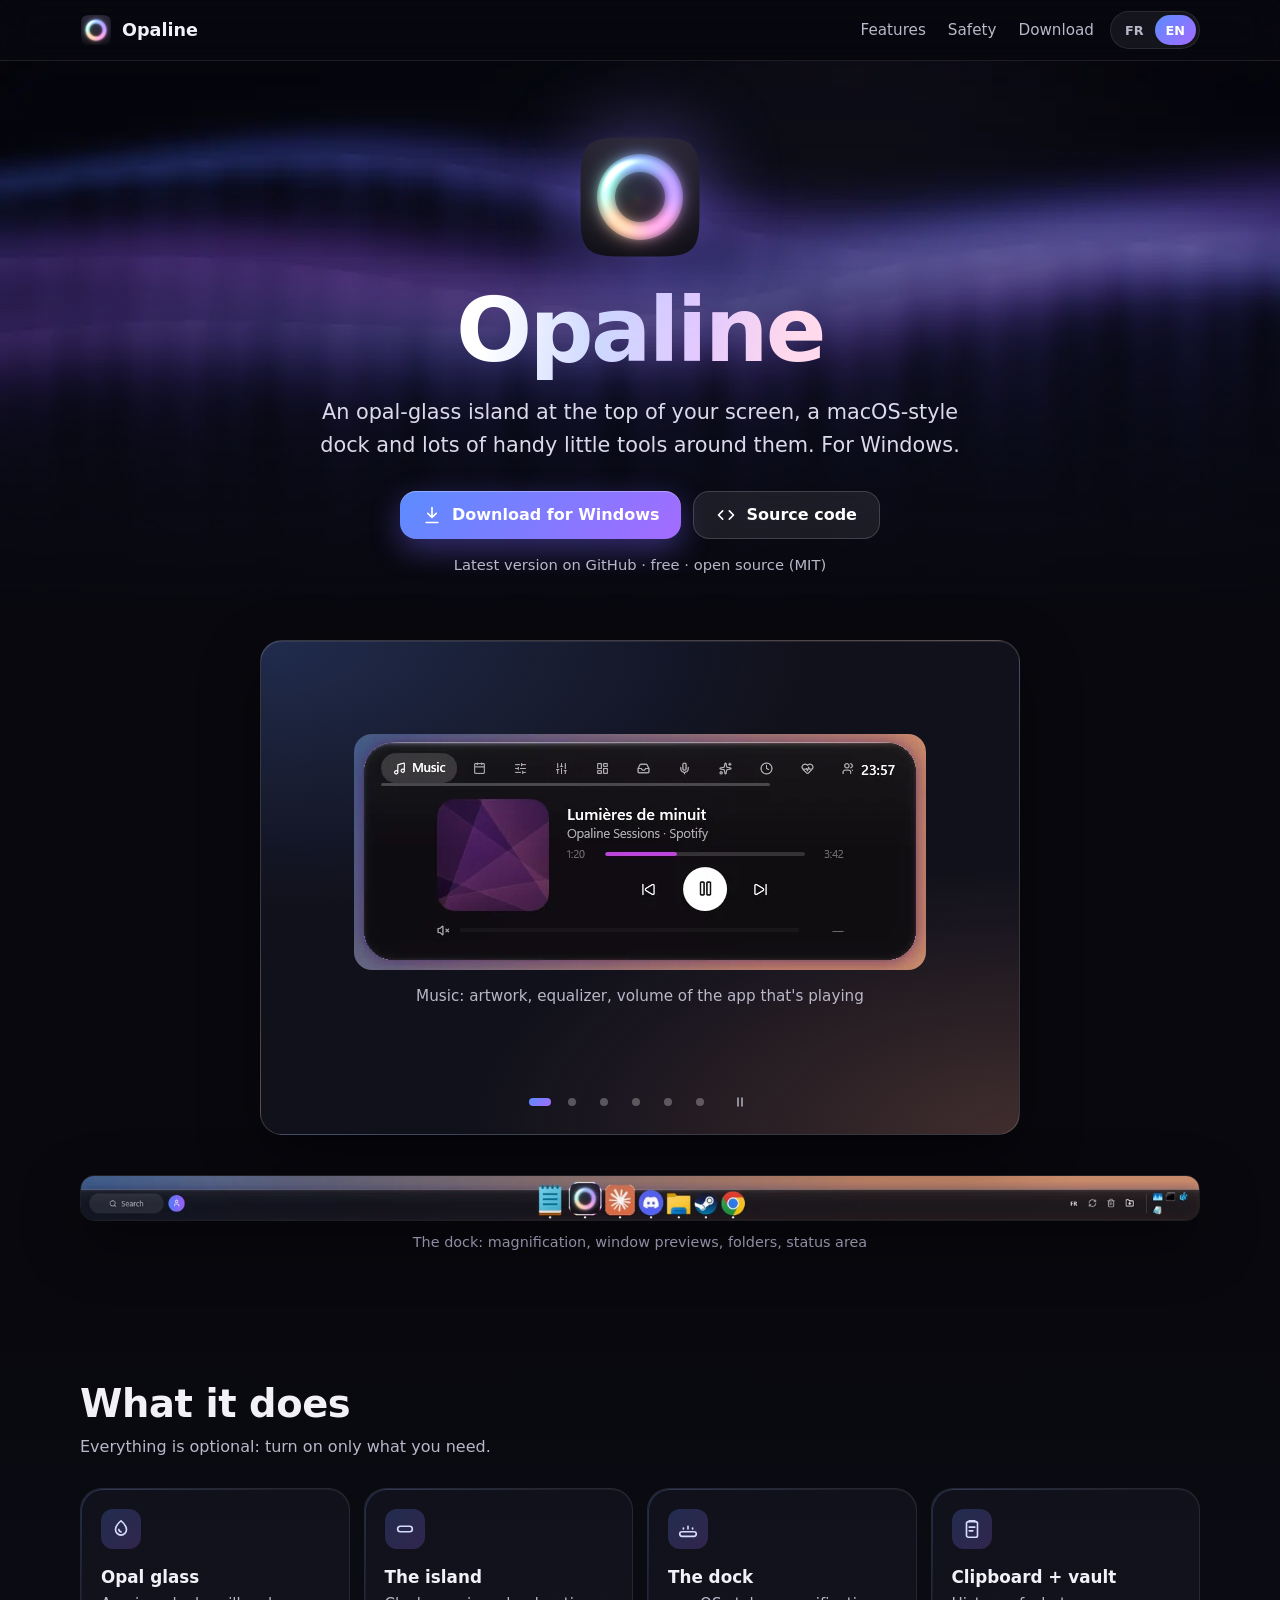
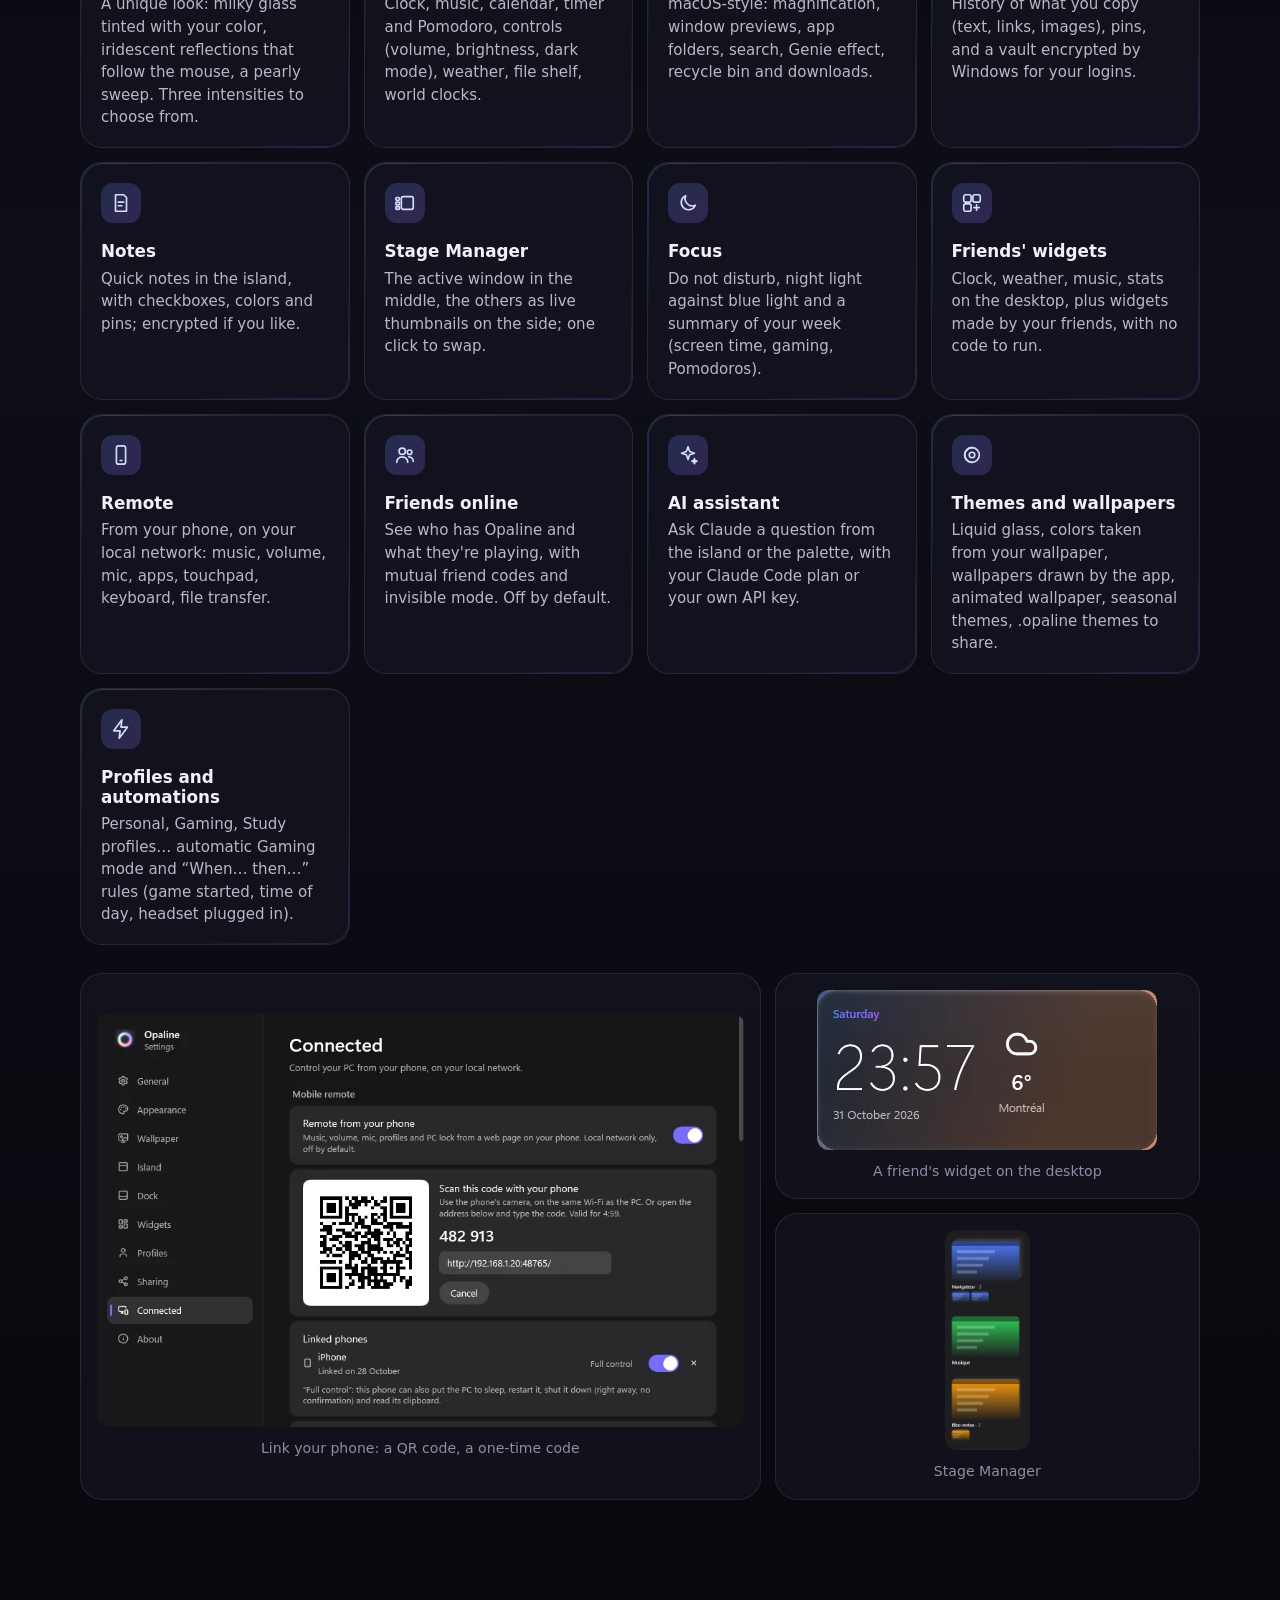
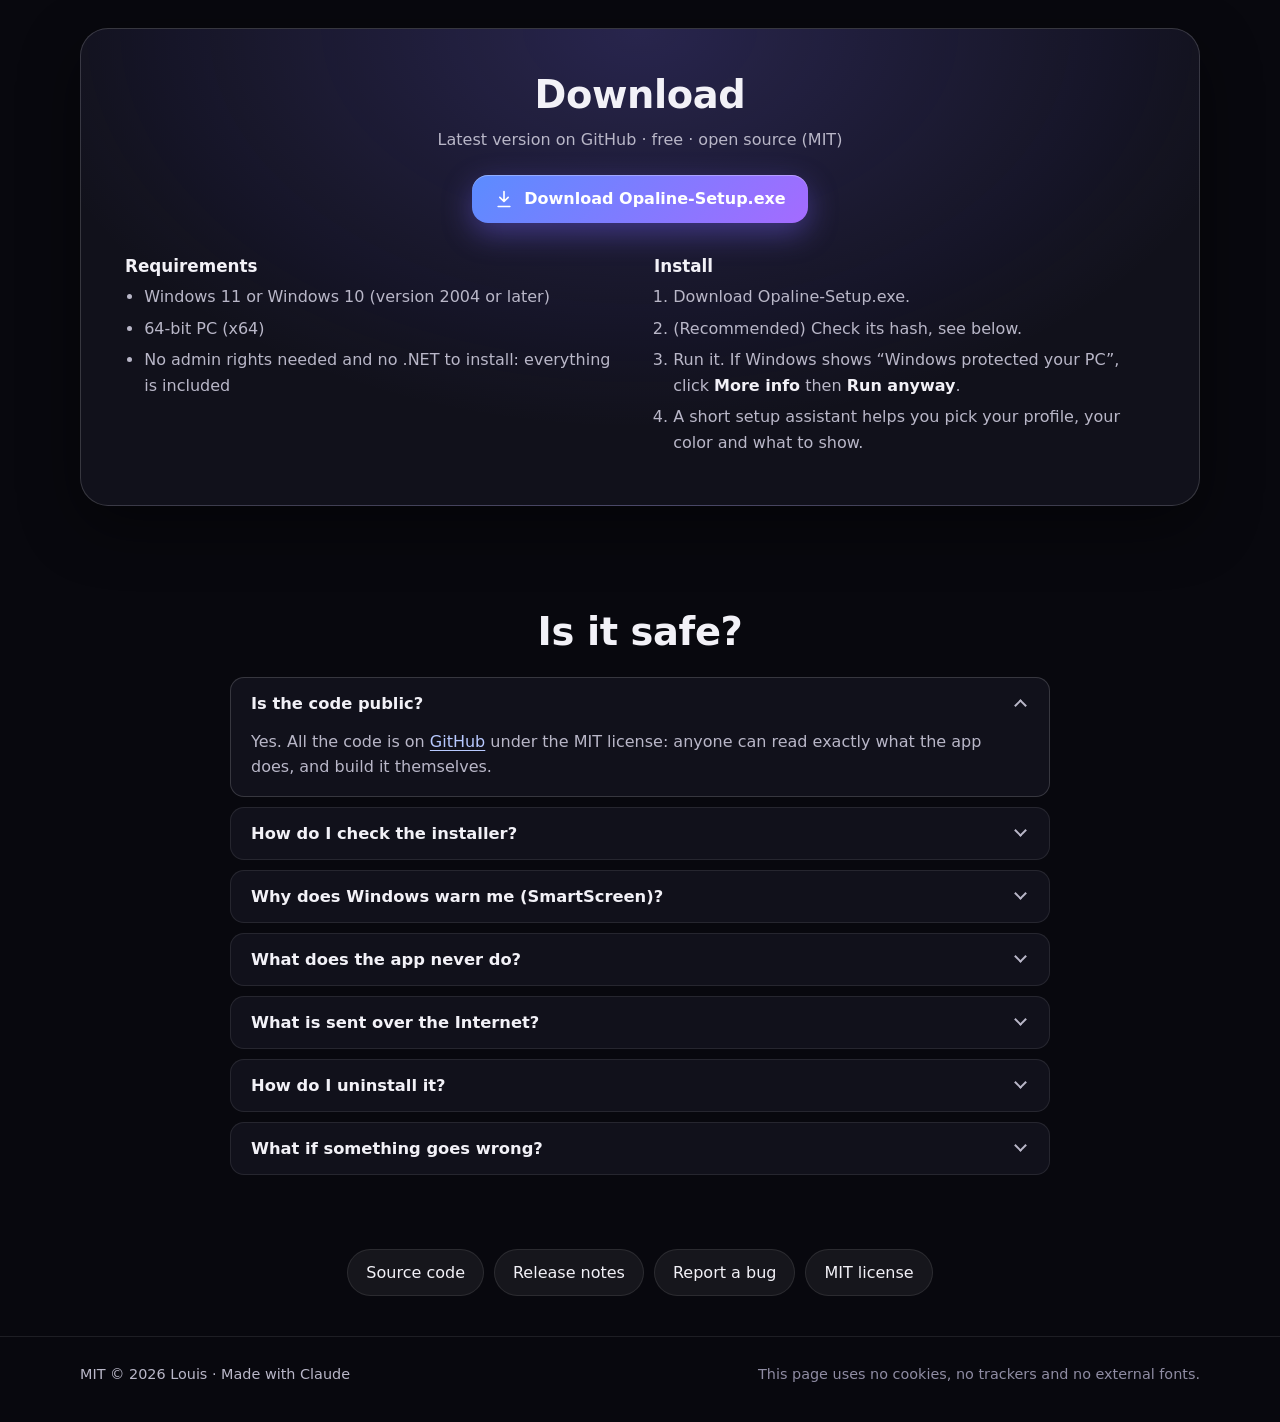
==== commit 9ee36a15: "Code source d'Opaline 1.32.0" ====
--- a/site/index.html
+++ b/site/index.html
@@ -112,6 +112,8 @@
     <h2 id="f-title" data-i18n="f.title">Ce qu'elle fait</h2>
     <p class="lead" data-i18n="f.lead">Tout est optionnel : active seulement ce qui te sert.</p>
     <ul class="grid">
+      <li class="card"><svg viewBox="0 0 24 24" aria-hidden="true"><path d="M12 3c4 3.5 6 6.6 6 9.6A6 6 0 0 1 6 12.6C6 9.6 8 6.5 12 3z"/><path d="M9.5 12.5c.3 1.4 1.3 2.4 2.7 2.7"/></svg>
+        <h3 data-i18n="f.opal">Verre opalin</h3><p data-i18n="f.opal.t">Un style unique : verre laiteux teinté de ta couleur, reflets irisés qui suivent la souris, balayage nacré. Trois intensités au choix.</p></li>
       <li class="card"><svg viewBox="0 0 24 24" aria-hidden="true"><rect x="4" y="9" width="16" height="6" rx="3"/></svg>
         <h3 data-i18n="f.island">L'île</h3><p data-i18n="f.island.t">Heure, musique, calendrier, minuteur et Pomodoro, contrôles (volume, luminosité, mode sombre), météo, étagère à fichiers, horloges du monde.</p></li>
       <li class="card"><svg viewBox="0 0 24 24" aria-hidden="true"><rect x="3" y="15" width="18" height="5" rx="2.5"/><path d="M7 12v-1M12 12V9M17 12v-1"/></svg>
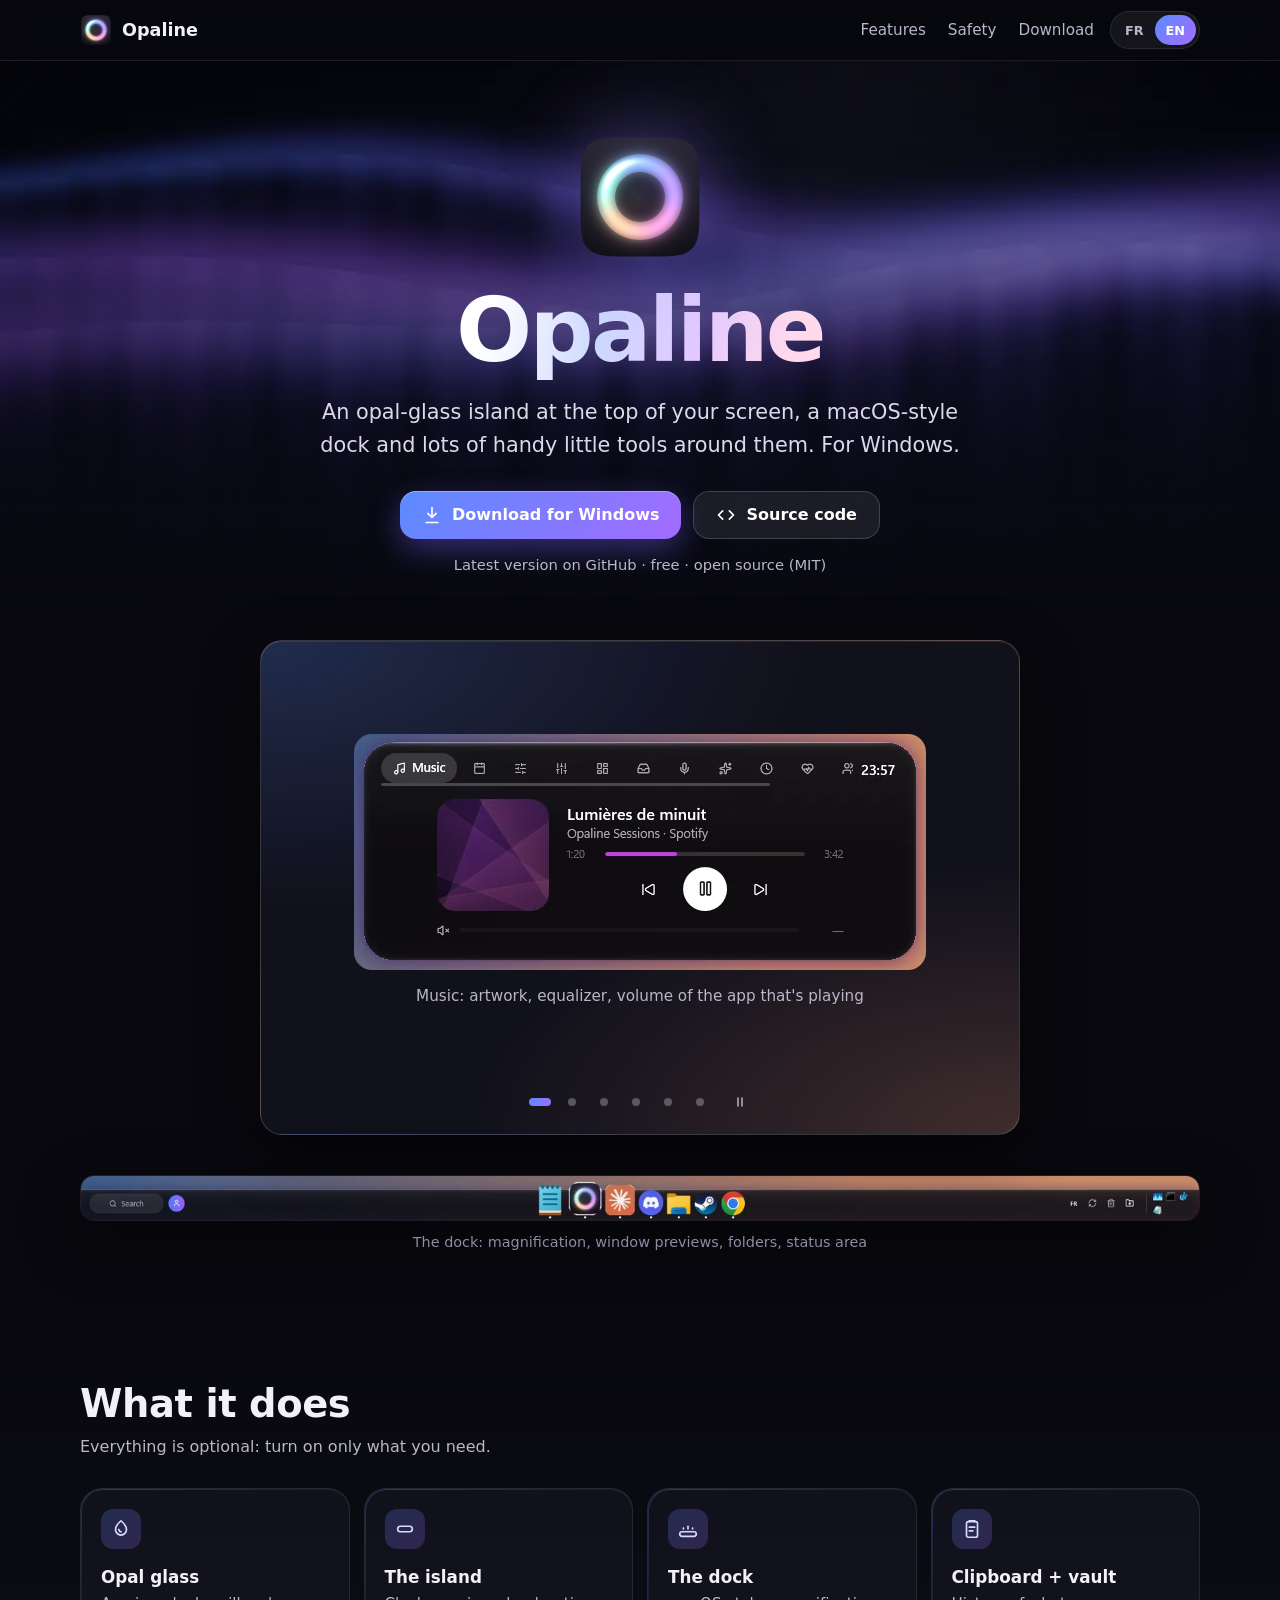
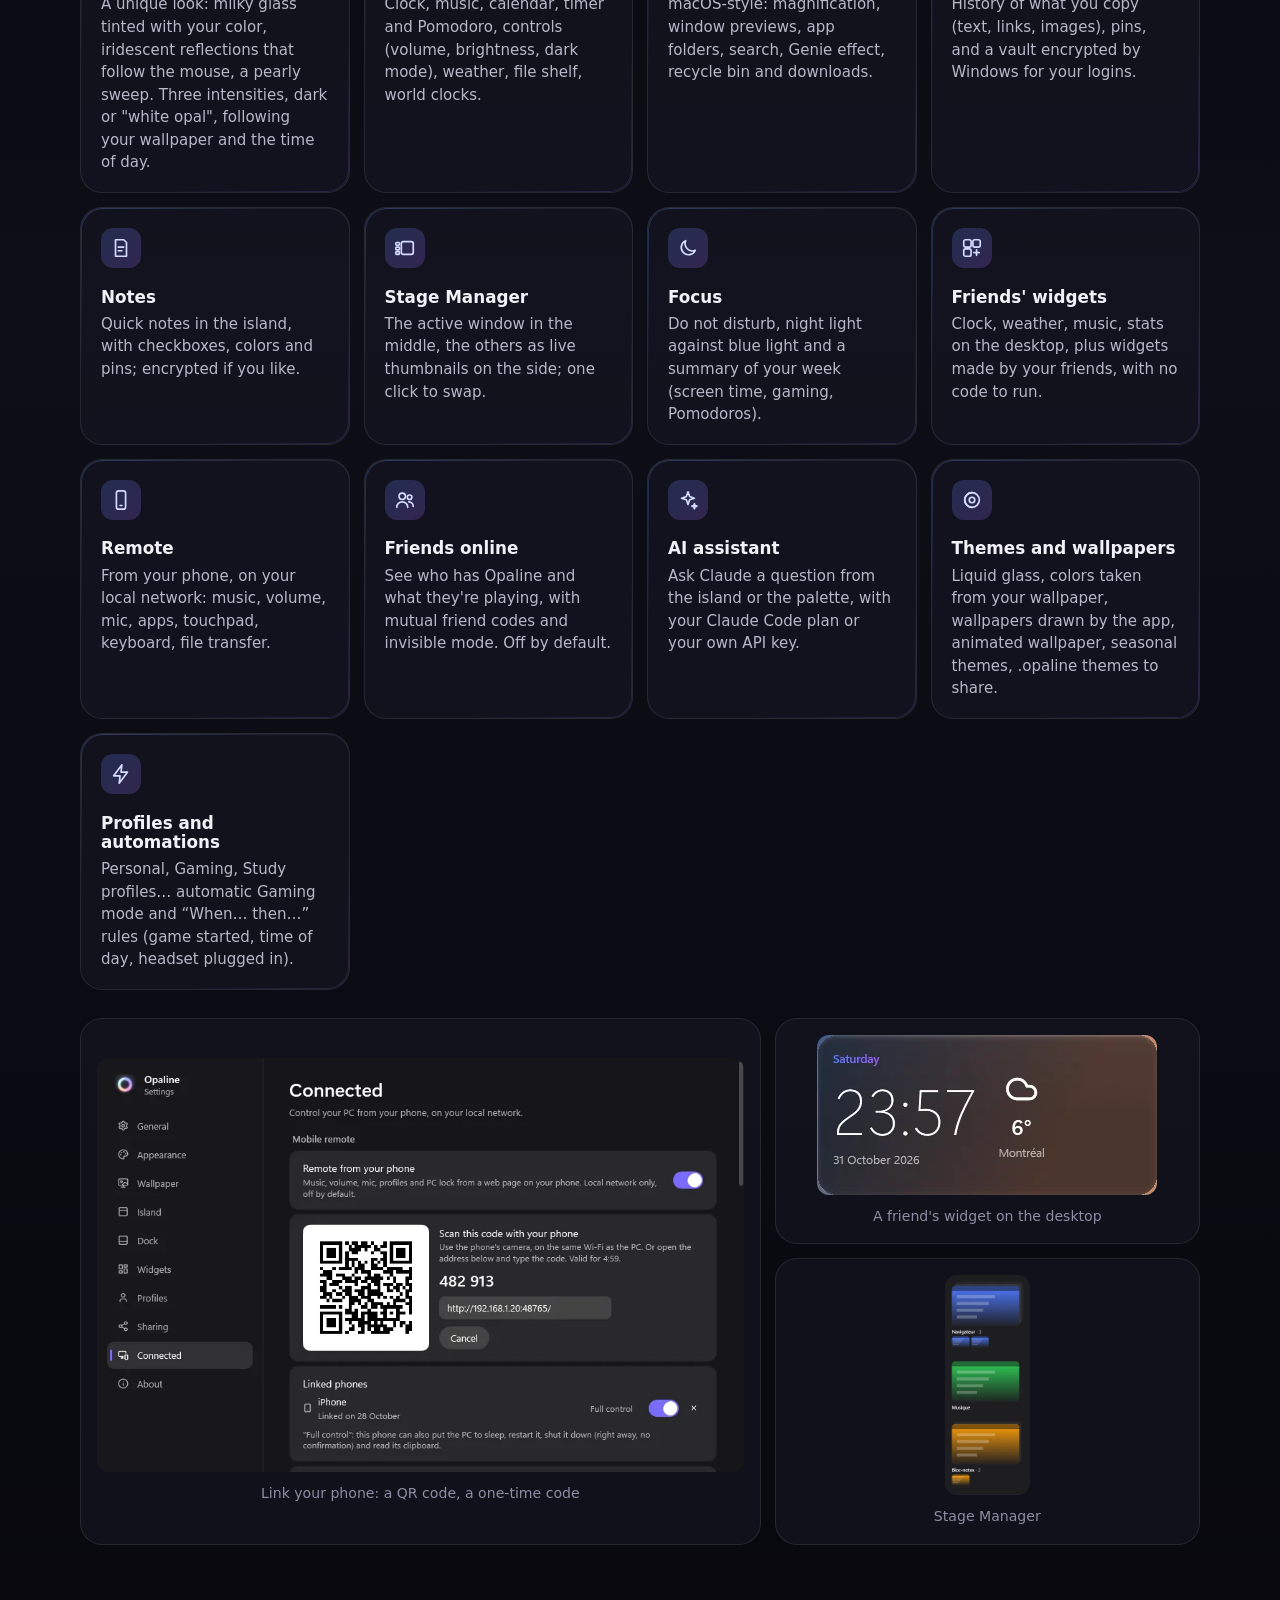
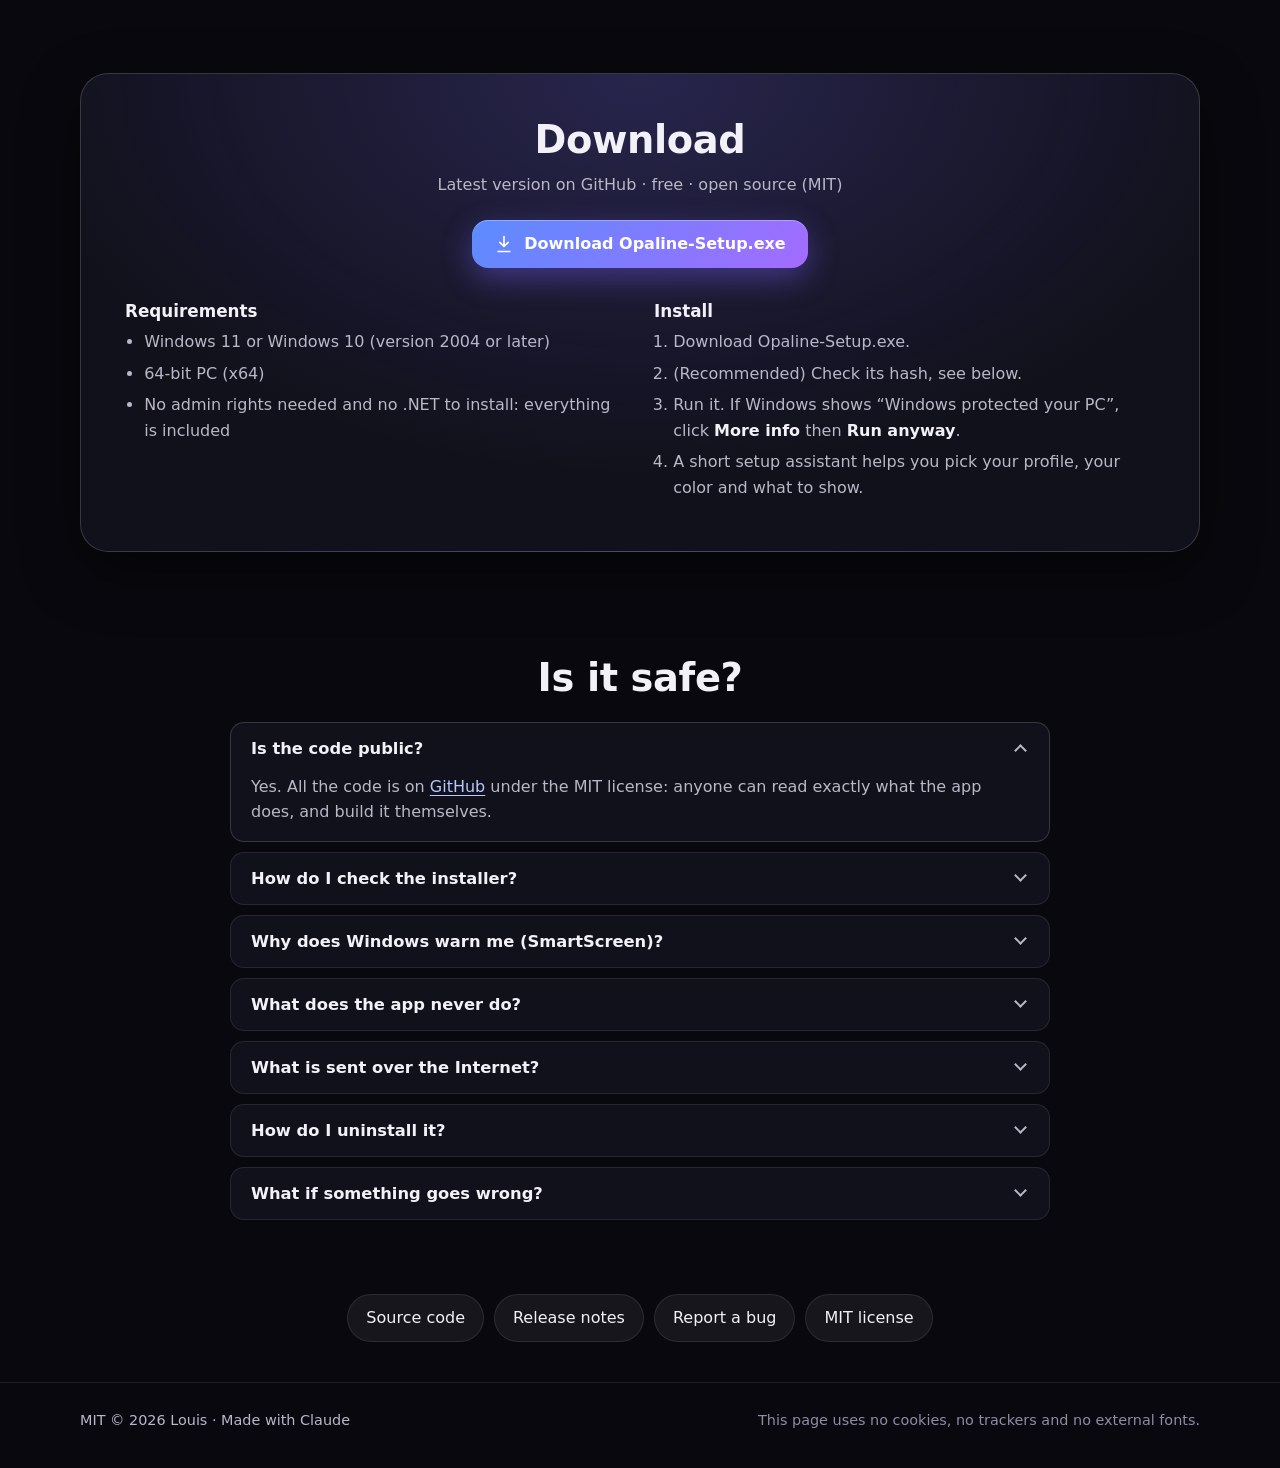
==== commit 0d65fd2f: "Code source d'Opaline 1.33.1" ====
--- a/site/index.html
+++ b/site/index.html
@@ -113,7 +113,7 @@
     <p class="lead" data-i18n="f.lead">Tout est optionnel : active seulement ce qui te sert.</p>
     <ul class="grid">
       <li class="card"><svg viewBox="0 0 24 24" aria-hidden="true"><path d="M12 3c4 3.5 6 6.6 6 9.6A6 6 0 0 1 6 12.6C6 9.6 8 6.5 12 3z"/><path d="M9.5 12.5c.3 1.4 1.3 2.4 2.7 2.7"/></svg>
-        <h3 data-i18n="f.opal">Verre opalin</h3><p data-i18n="f.opal.t">Un style unique : verre laiteux teinté de ta couleur, reflets irisés qui suivent la souris, balayage nacré. Trois intensités au choix.</p></li>
+        <h3 data-i18n="f.opal">Verre opalin</h3><p data-i18n="f.opal.t">Un style unique : verre laiteux teinté de ta couleur, reflets irisés qui suivent la souris, balayage nacré. Trois intensités, en sombre ou en « opale blanche », qui suit ton fond d'écran et l'heure du jour.</p></li>
       <li class="card"><svg viewBox="0 0 24 24" aria-hidden="true"><rect x="4" y="9" width="16" height="6" rx="3"/></svg>
         <h3 data-i18n="f.island">L'île</h3><p data-i18n="f.island.t">Heure, musique, calendrier, minuteur et Pomodoro, contrôles (volume, luminosité, mode sombre), météo, étagère à fichiers, horloges du monde.</p></li>
       <li class="card"><svg viewBox="0 0 24 24" aria-hidden="true"><rect x="3" y="15" width="18" height="5" rx="2.5"/><path d="M7 12v-1M12 12V9M17 12v-1"/></svg>
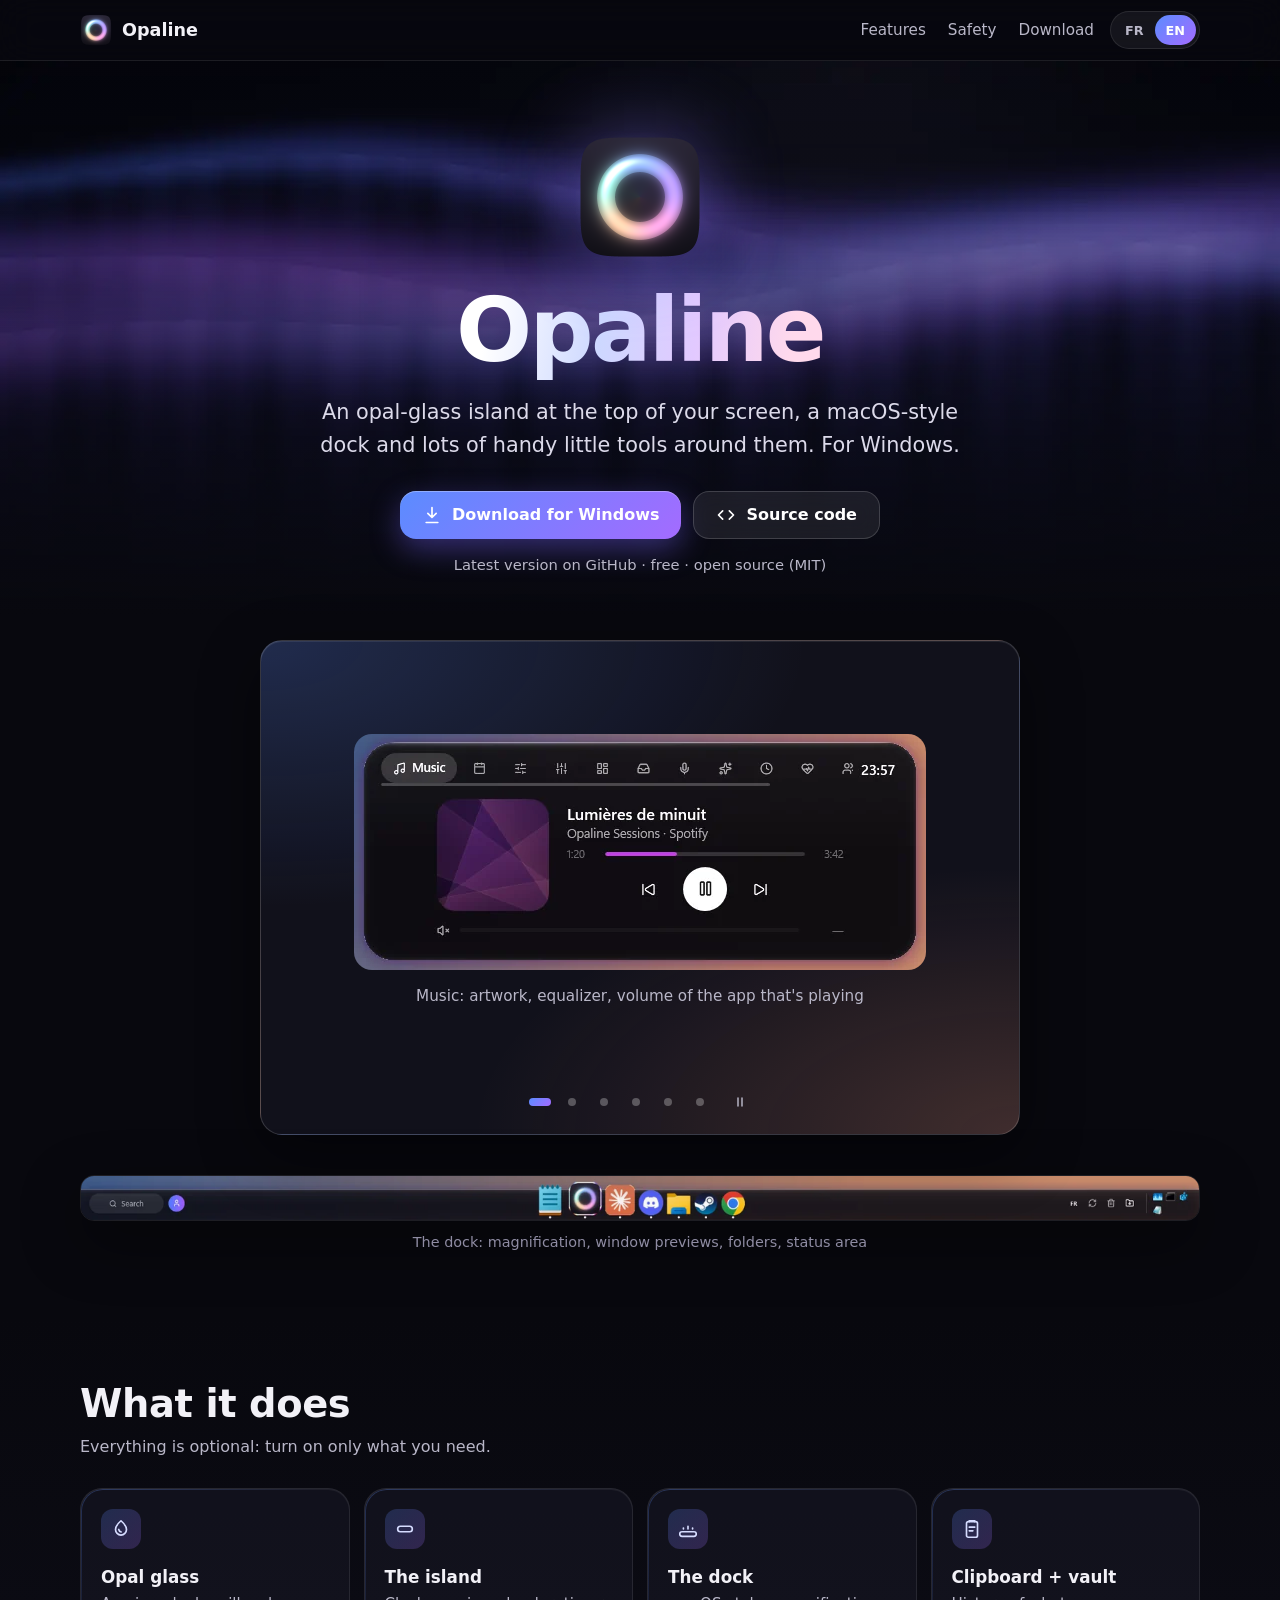
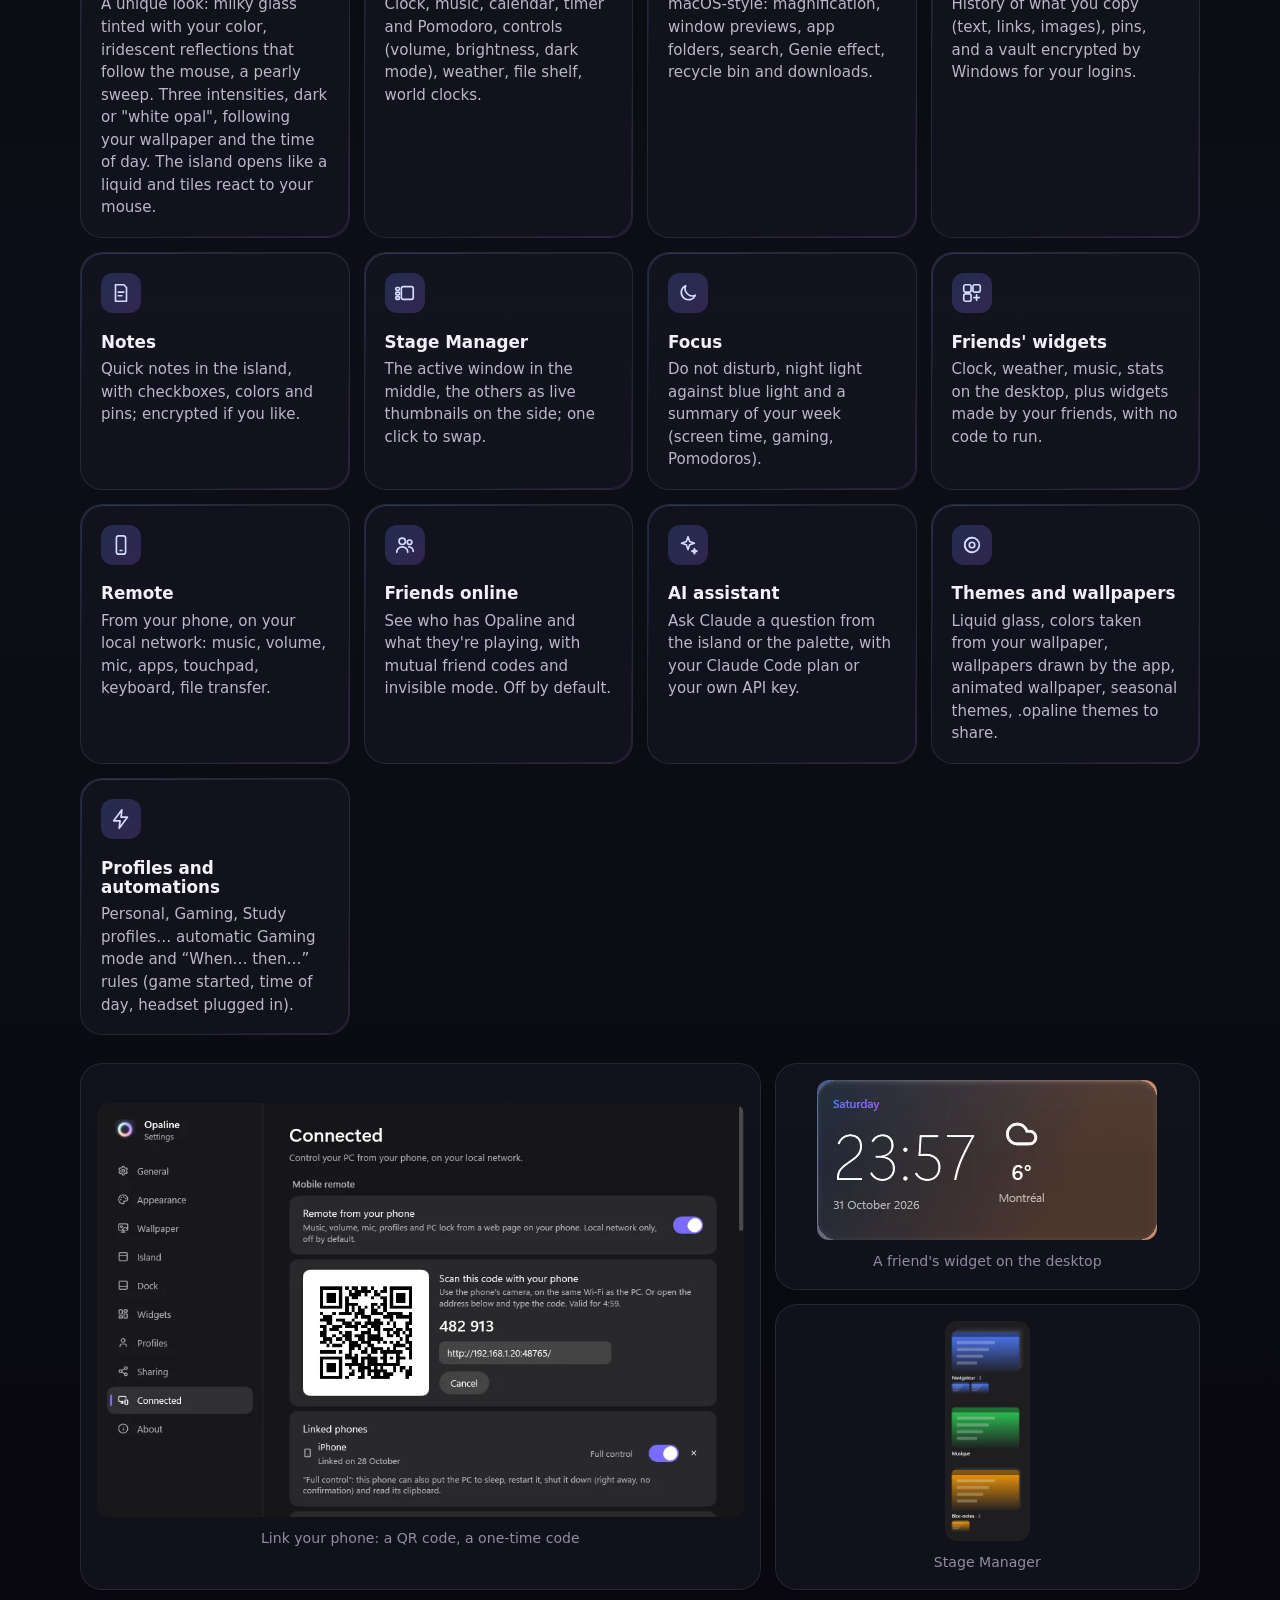
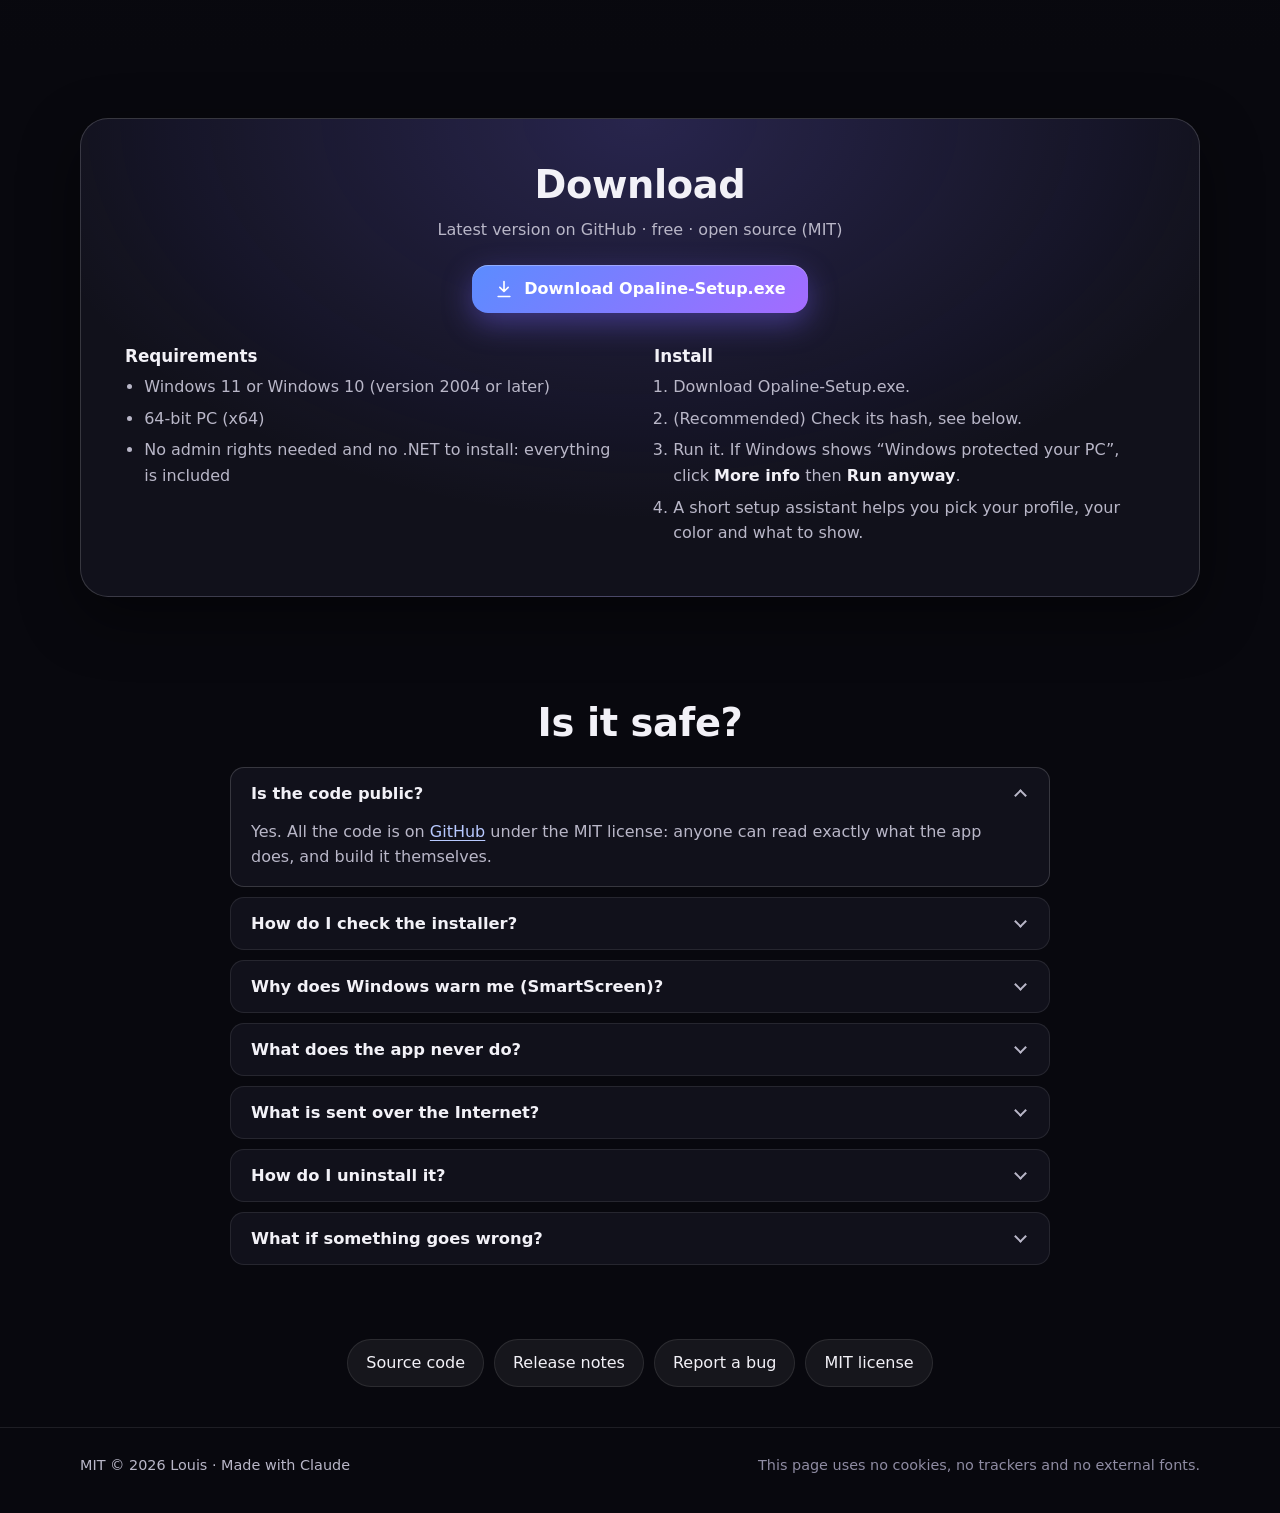
==== commit fe3fa192: "Code source d'Opaline 1.34.0" ====
--- a/site/index.html
+++ b/site/index.html
@@ -113,7 +113,7 @@
     <p class="lead" data-i18n="f.lead">Tout est optionnel : active seulement ce qui te sert.</p>
     <ul class="grid">
       <li class="card"><svg viewBox="0 0 24 24" aria-hidden="true"><path d="M12 3c4 3.5 6 6.6 6 9.6A6 6 0 0 1 6 12.6C6 9.6 8 6.5 12 3z"/><path d="M9.5 12.5c.3 1.4 1.3 2.4 2.7 2.7"/></svg>
-        <h3 data-i18n="f.opal">Verre opalin</h3><p data-i18n="f.opal.t">Un style unique : verre laiteux teinté de ta couleur, reflets irisés qui suivent la souris, balayage nacré. Trois intensités, en sombre ou en « opale blanche », qui suit ton fond d'écran et l'heure du jour.</p></li>
+        <h3 data-i18n="f.opal">Verre opalin</h3><p data-i18n="f.opal.t">Un style unique : verre laiteux teinté de ta couleur, reflets irisés qui suivent la souris, balayage nacré. Trois intensités, en sombre ou en « opale blanche », qui suit ton fond d'écran et l'heure du jour. L'île s'ouvre comme un liquide et les tuiles réagissent à la souris.</p></li>
       <li class="card"><svg viewBox="0 0 24 24" aria-hidden="true"><rect x="4" y="9" width="16" height="6" rx="3"/></svg>
         <h3 data-i18n="f.island">L'île</h3><p data-i18n="f.island.t">Heure, musique, calendrier, minuteur et Pomodoro, contrôles (volume, luminosité, mode sombre), météo, étagère à fichiers, horloges du monde.</p></li>
       <li class="card"><svg viewBox="0 0 24 24" aria-hidden="true"><rect x="3" y="15" width="18" height="5" rx="2.5"/><path d="M7 12v-1M12 12V9M17 12v-1"/></svg>
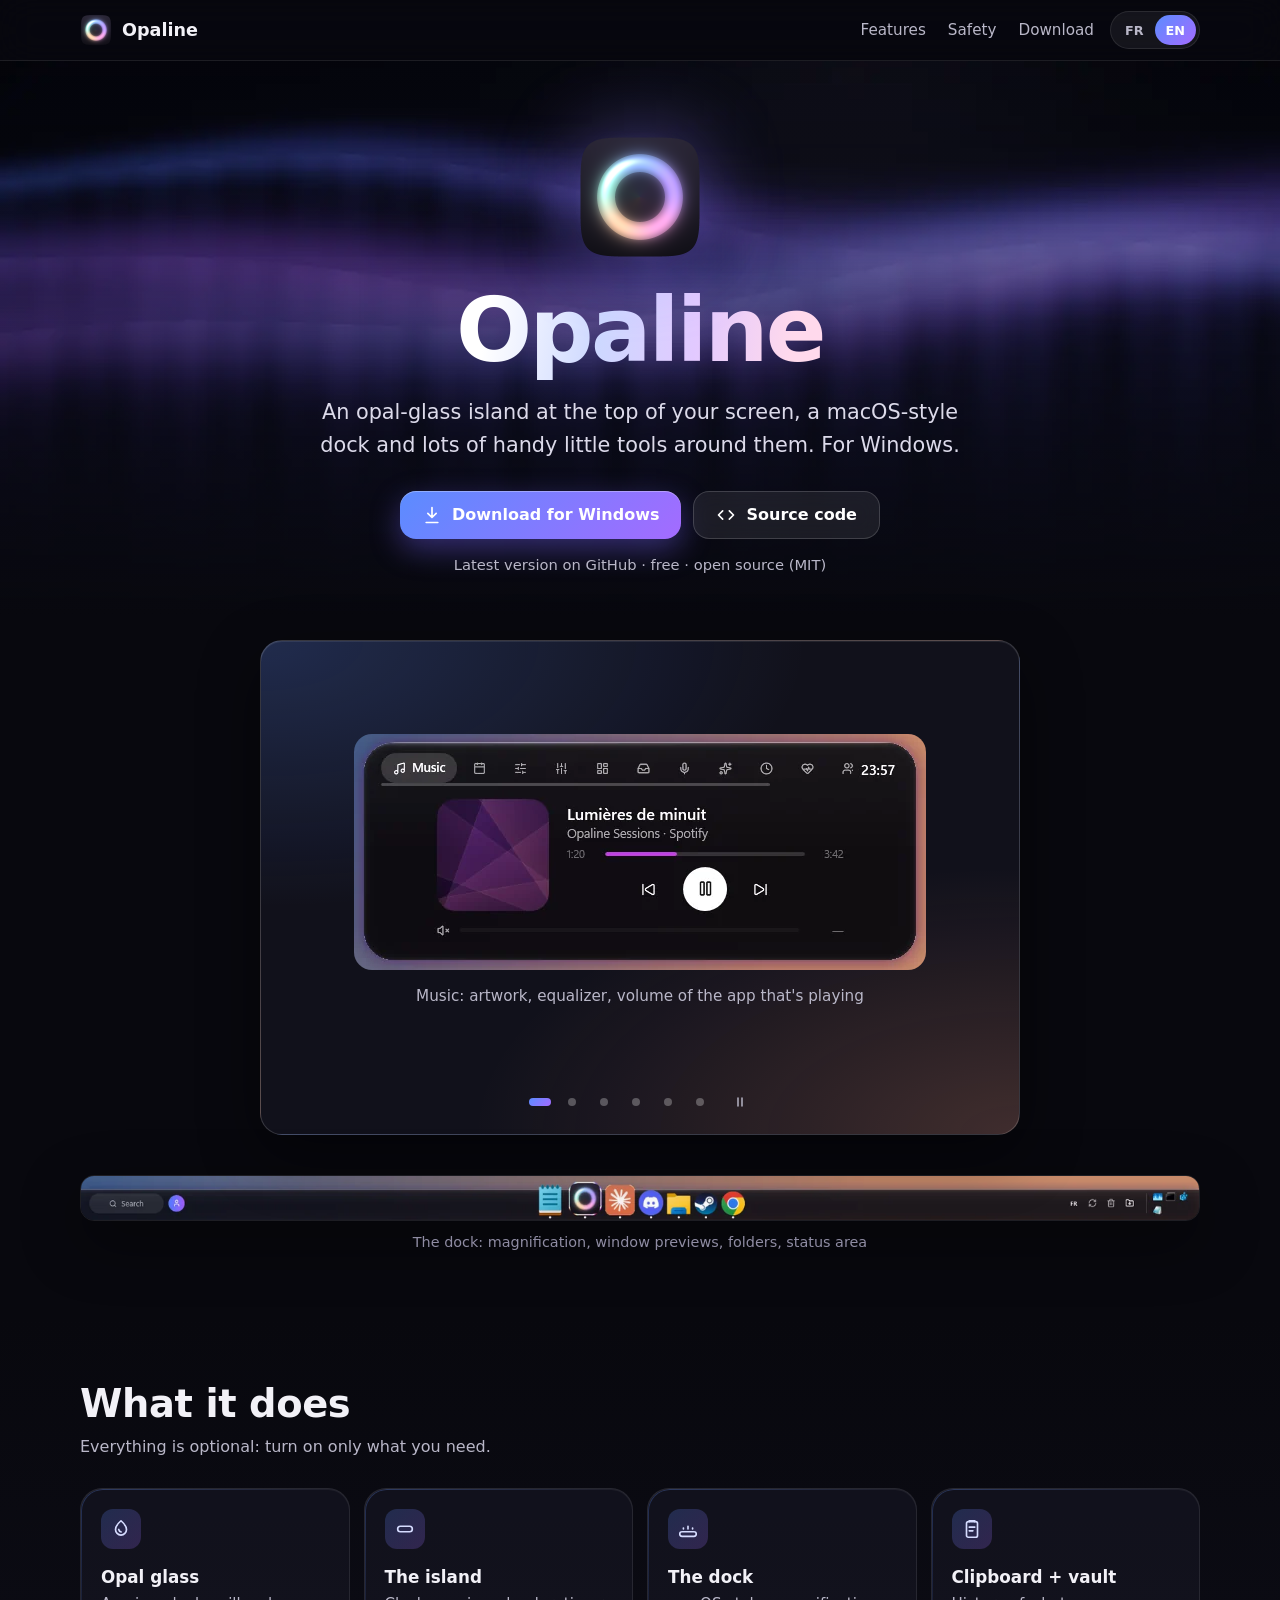
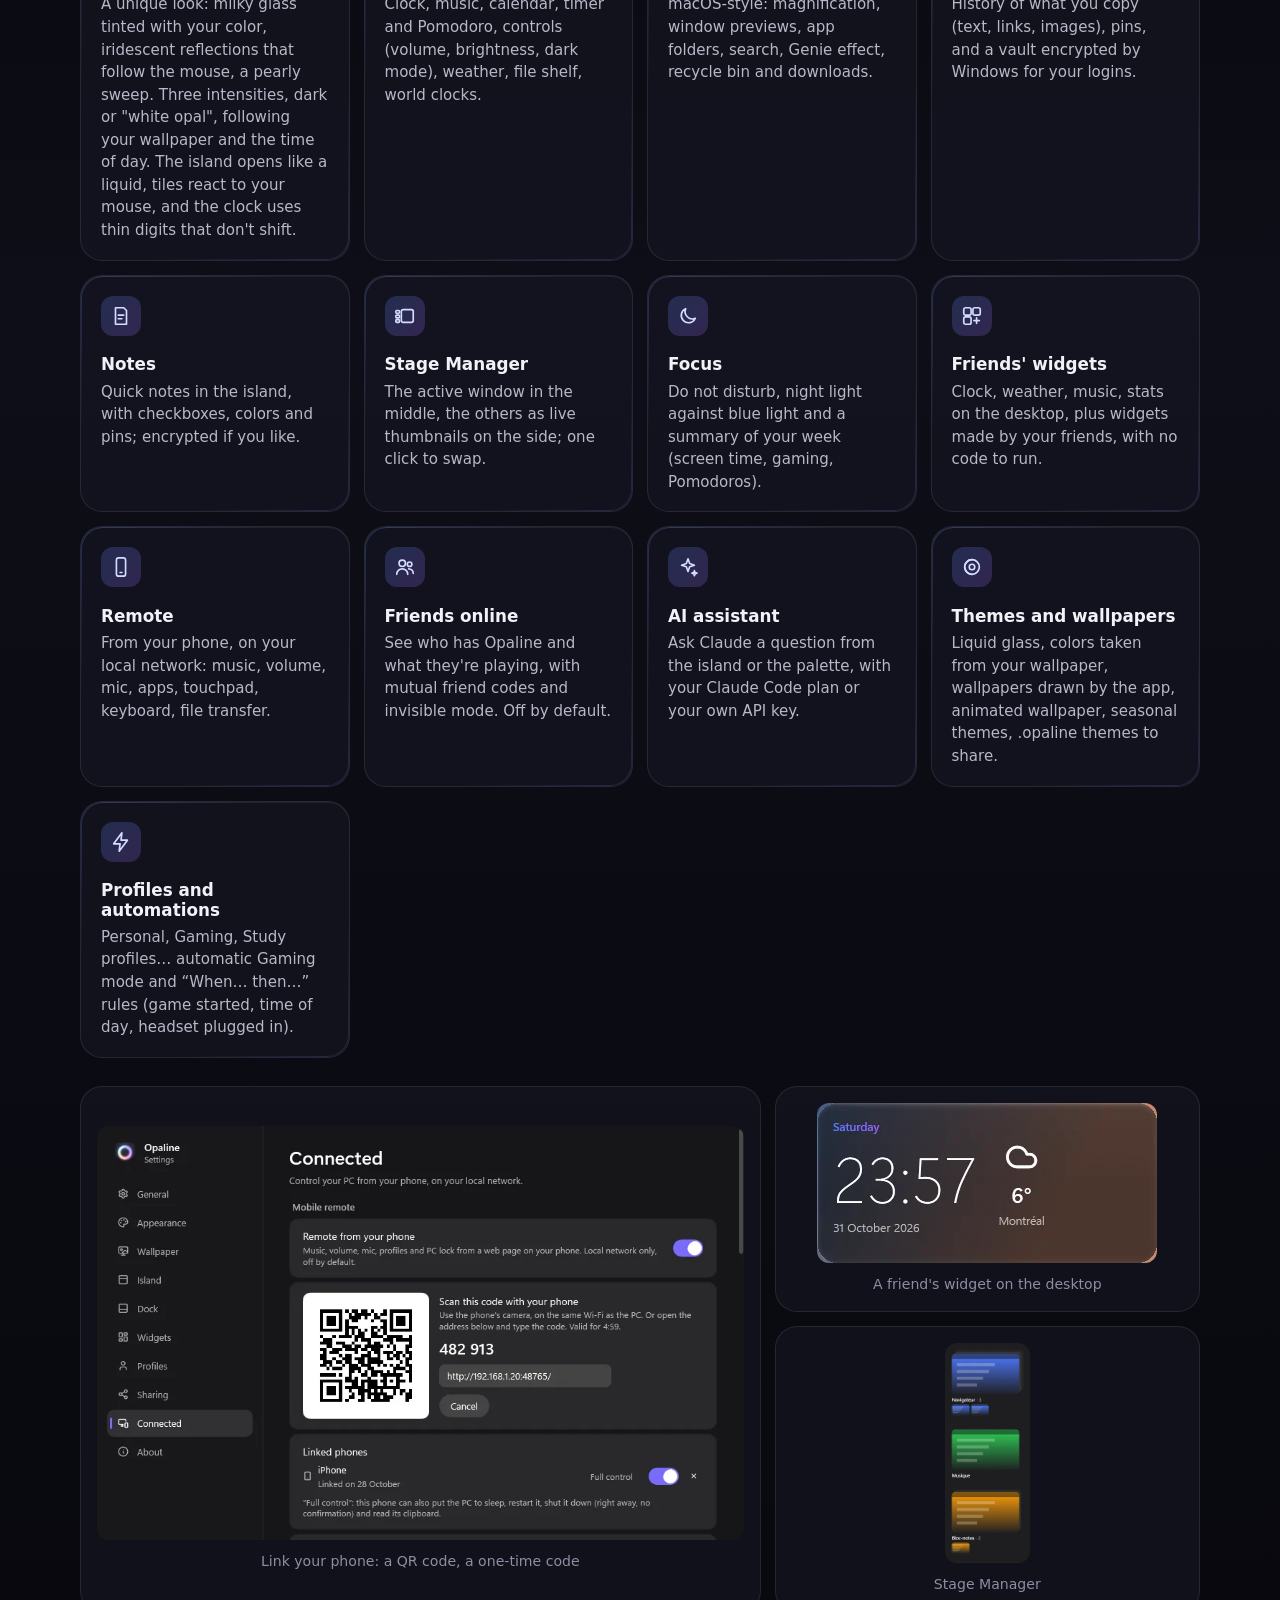
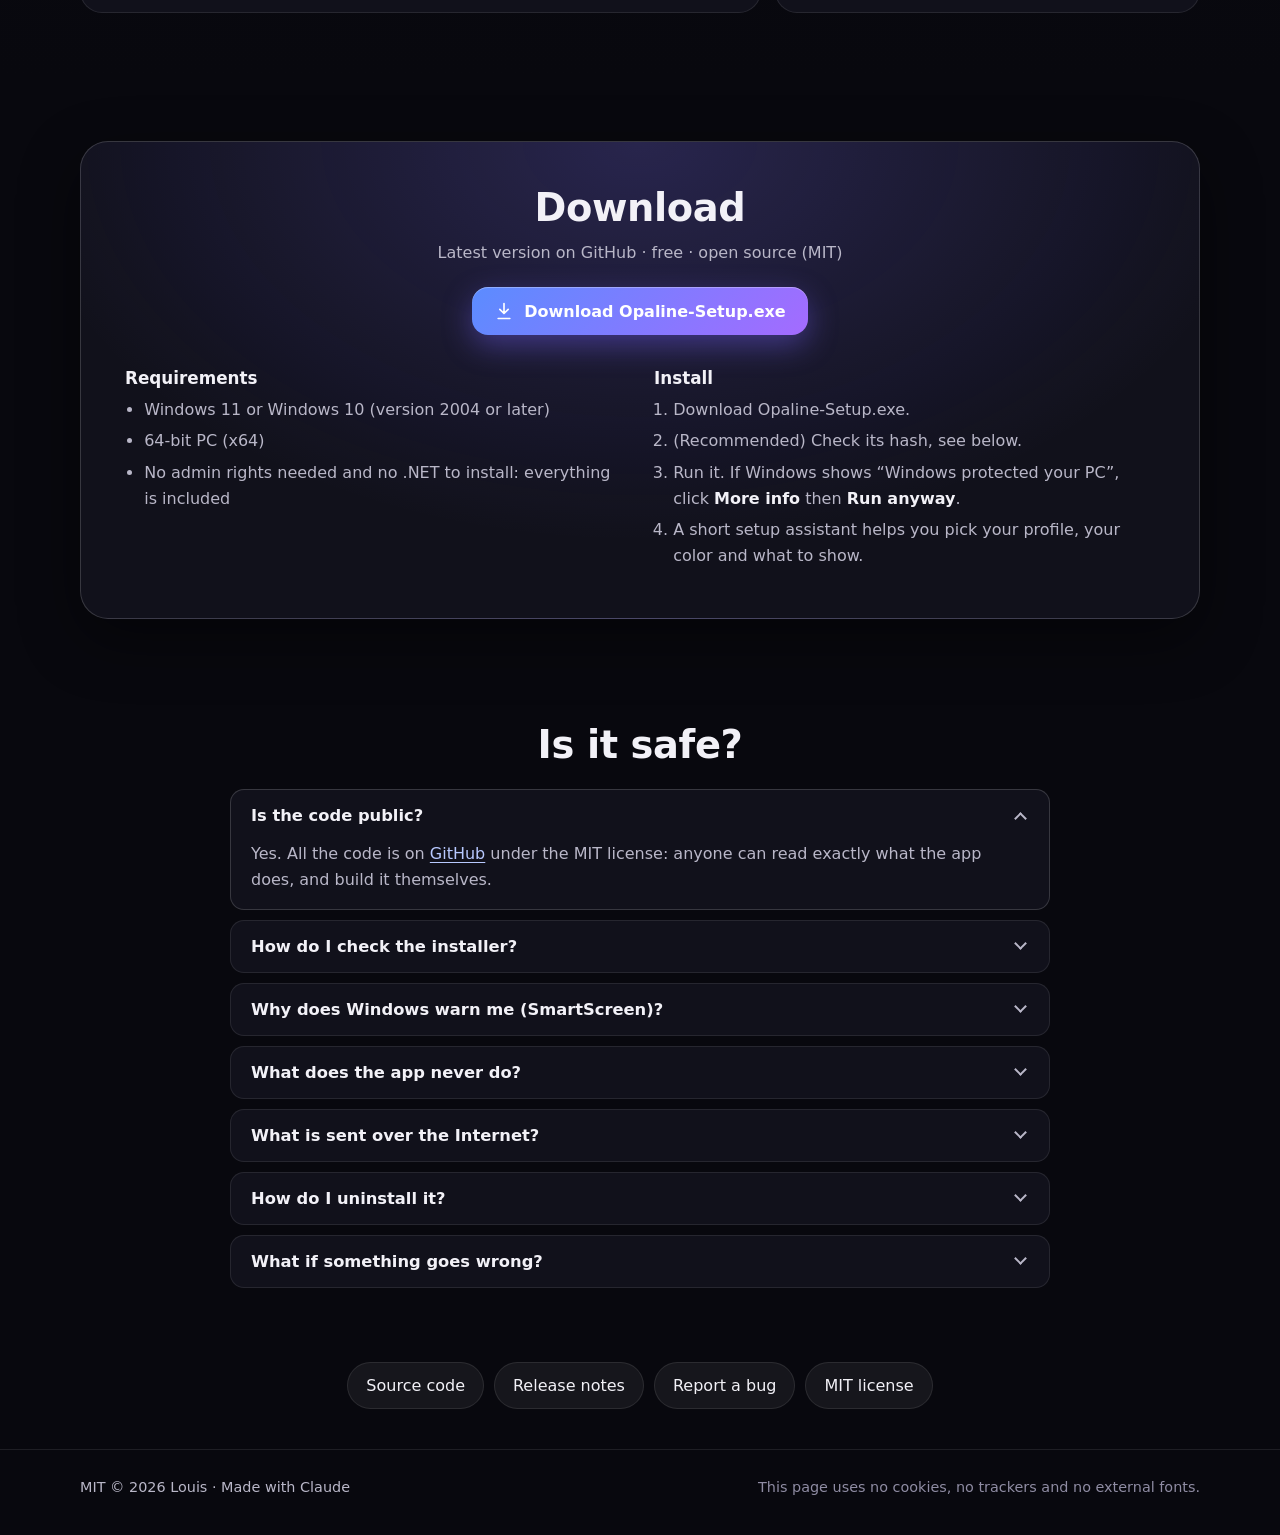
==== commit 94ec3602: "Code source d'Opaline 1.35.0" ====
--- a/site/index.html
+++ b/site/index.html
@@ -113,7 +113,7 @@
     <p class="lead" data-i18n="f.lead">Tout est optionnel : active seulement ce qui te sert.</p>
     <ul class="grid">
       <li class="card"><svg viewBox="0 0 24 24" aria-hidden="true"><path d="M12 3c4 3.5 6 6.6 6 9.6A6 6 0 0 1 6 12.6C6 9.6 8 6.5 12 3z"/><path d="M9.5 12.5c.3 1.4 1.3 2.4 2.7 2.7"/></svg>
-        <h3 data-i18n="f.opal">Verre opalin</h3><p data-i18n="f.opal.t">Un style unique : verre laiteux teinté de ta couleur, reflets irisés qui suivent la souris, balayage nacré. Trois intensités, en sombre ou en « opale blanche », qui suit ton fond d'écran et l'heure du jour. L'île s'ouvre comme un liquide et les tuiles réagissent à la souris.</p></li>
+        <h3 data-i18n="f.opal">Verre opalin</h3><p data-i18n="f.opal.t">Un style unique : verre laiteux teinté de ta couleur, reflets irisés qui suivent la souris, balayage nacré. Trois intensités, en sombre ou en « opale blanche », qui suit ton fond d'écran et l'heure du jour. L'île s'ouvre comme un liquide, les tuiles réagissent à la souris, et l'heure s'affiche en chiffres fins qui ne bougent pas.</p></li>
       <li class="card"><svg viewBox="0 0 24 24" aria-hidden="true"><rect x="4" y="9" width="16" height="6" rx="3"/></svg>
         <h3 data-i18n="f.island">L'île</h3><p data-i18n="f.island.t">Heure, musique, calendrier, minuteur et Pomodoro, contrôles (volume, luminosité, mode sombre), météo, étagère à fichiers, horloges du monde.</p></li>
       <li class="card"><svg viewBox="0 0 24 24" aria-hidden="true"><rect x="3" y="15" width="18" height="5" rx="2.5"/><path d="M7 12v-1M12 12V9M17 12v-1"/></svg>
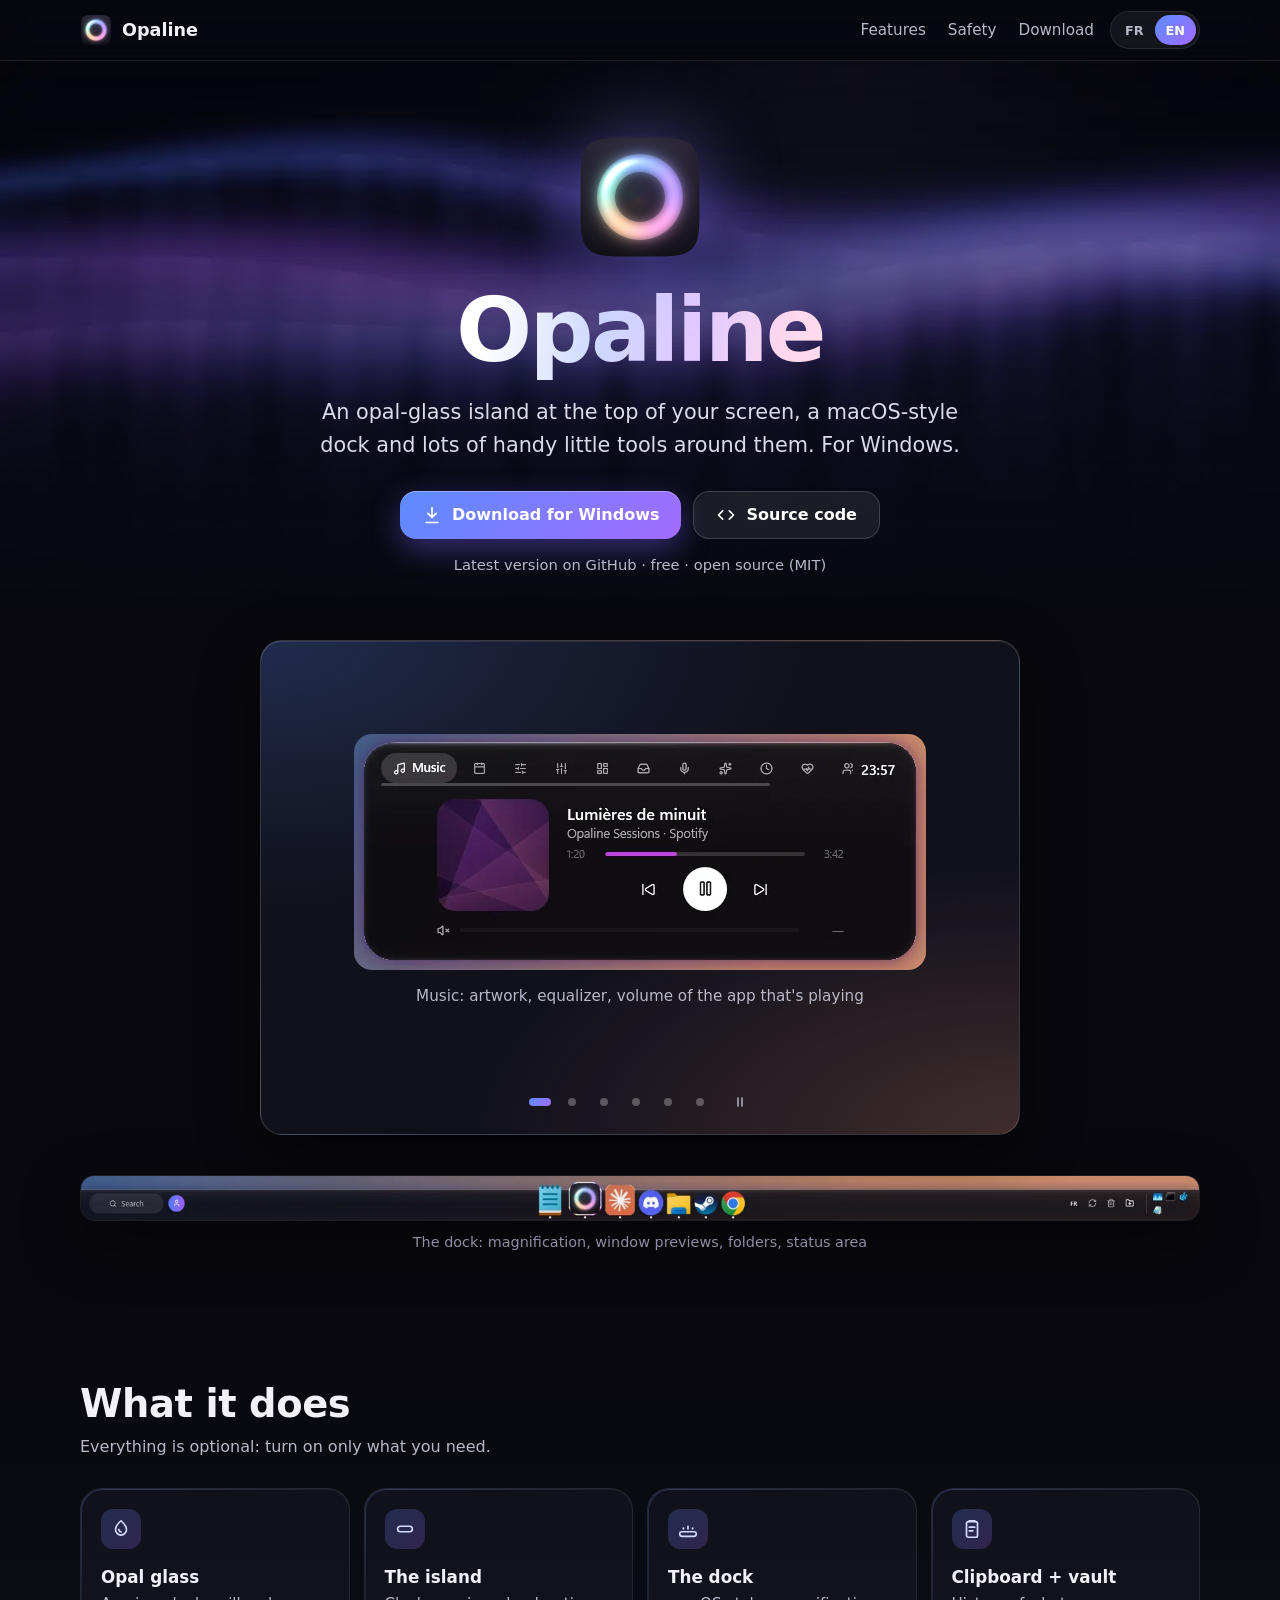
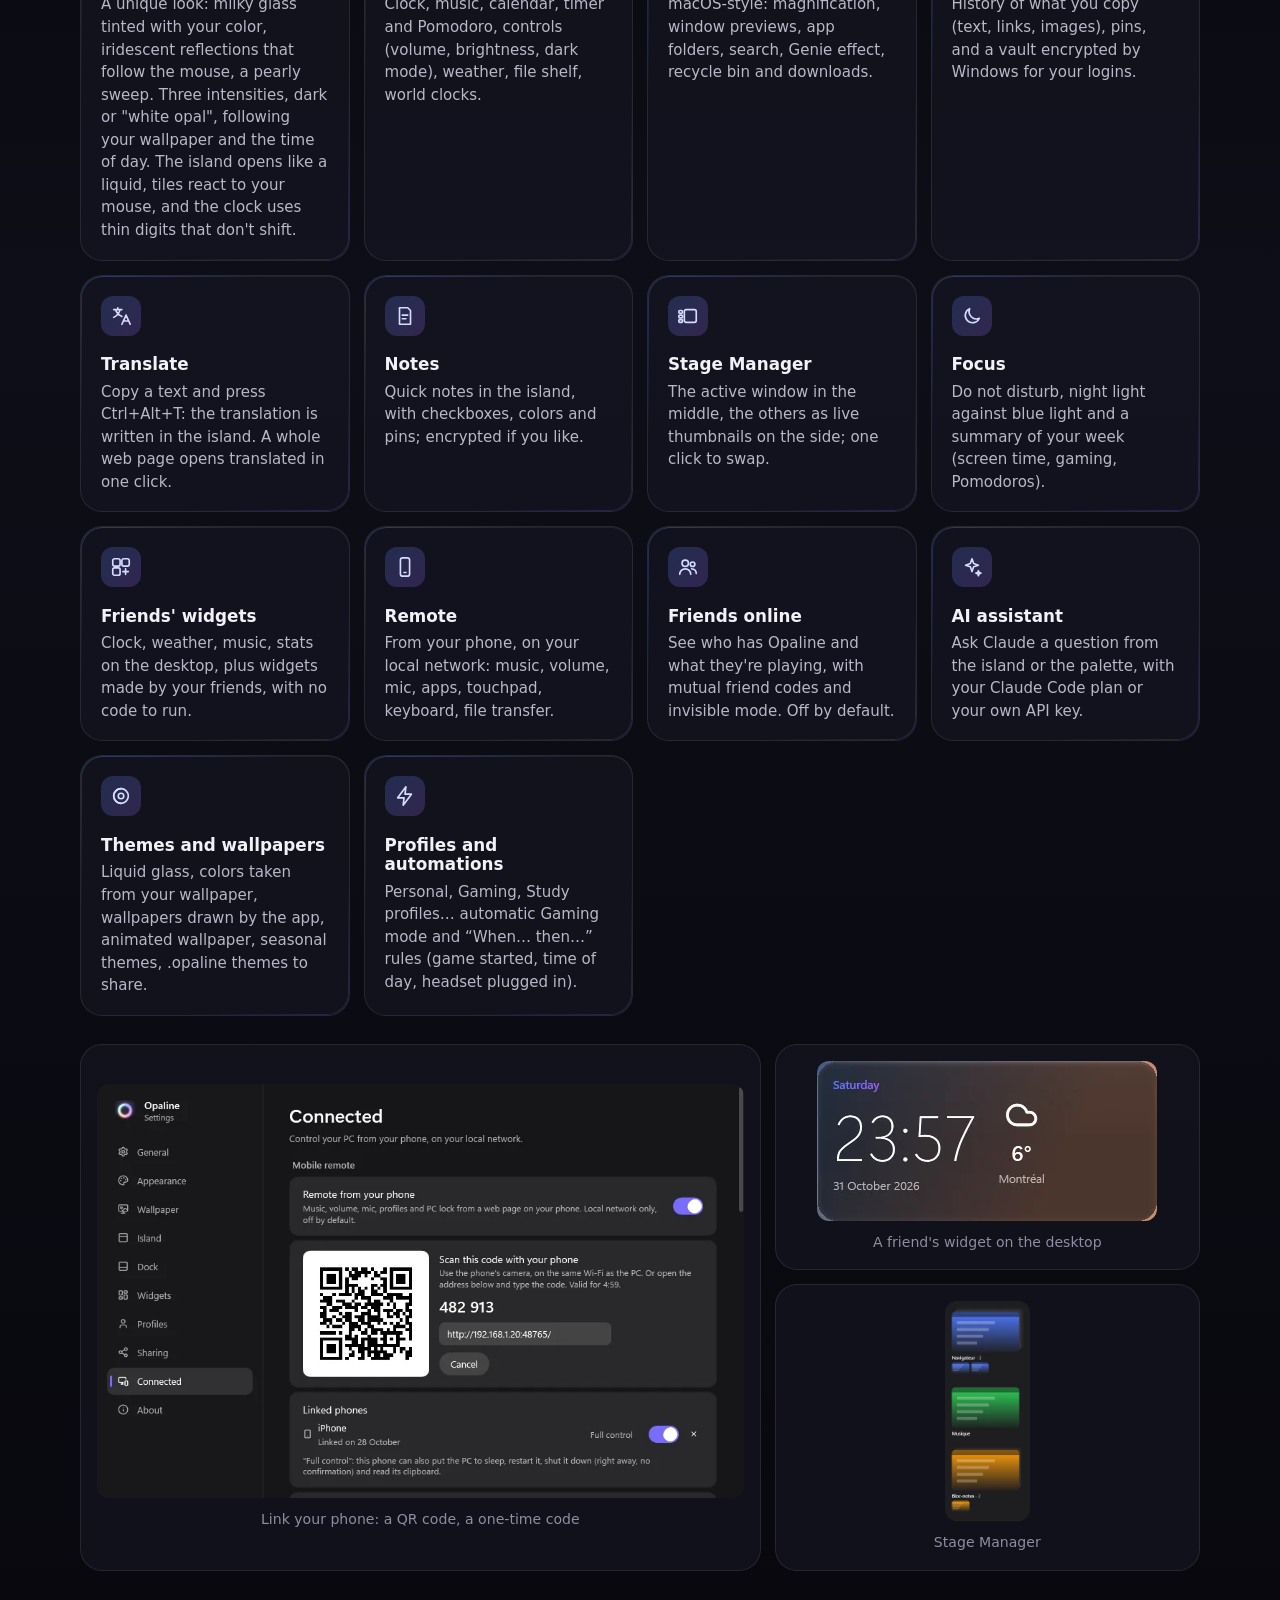
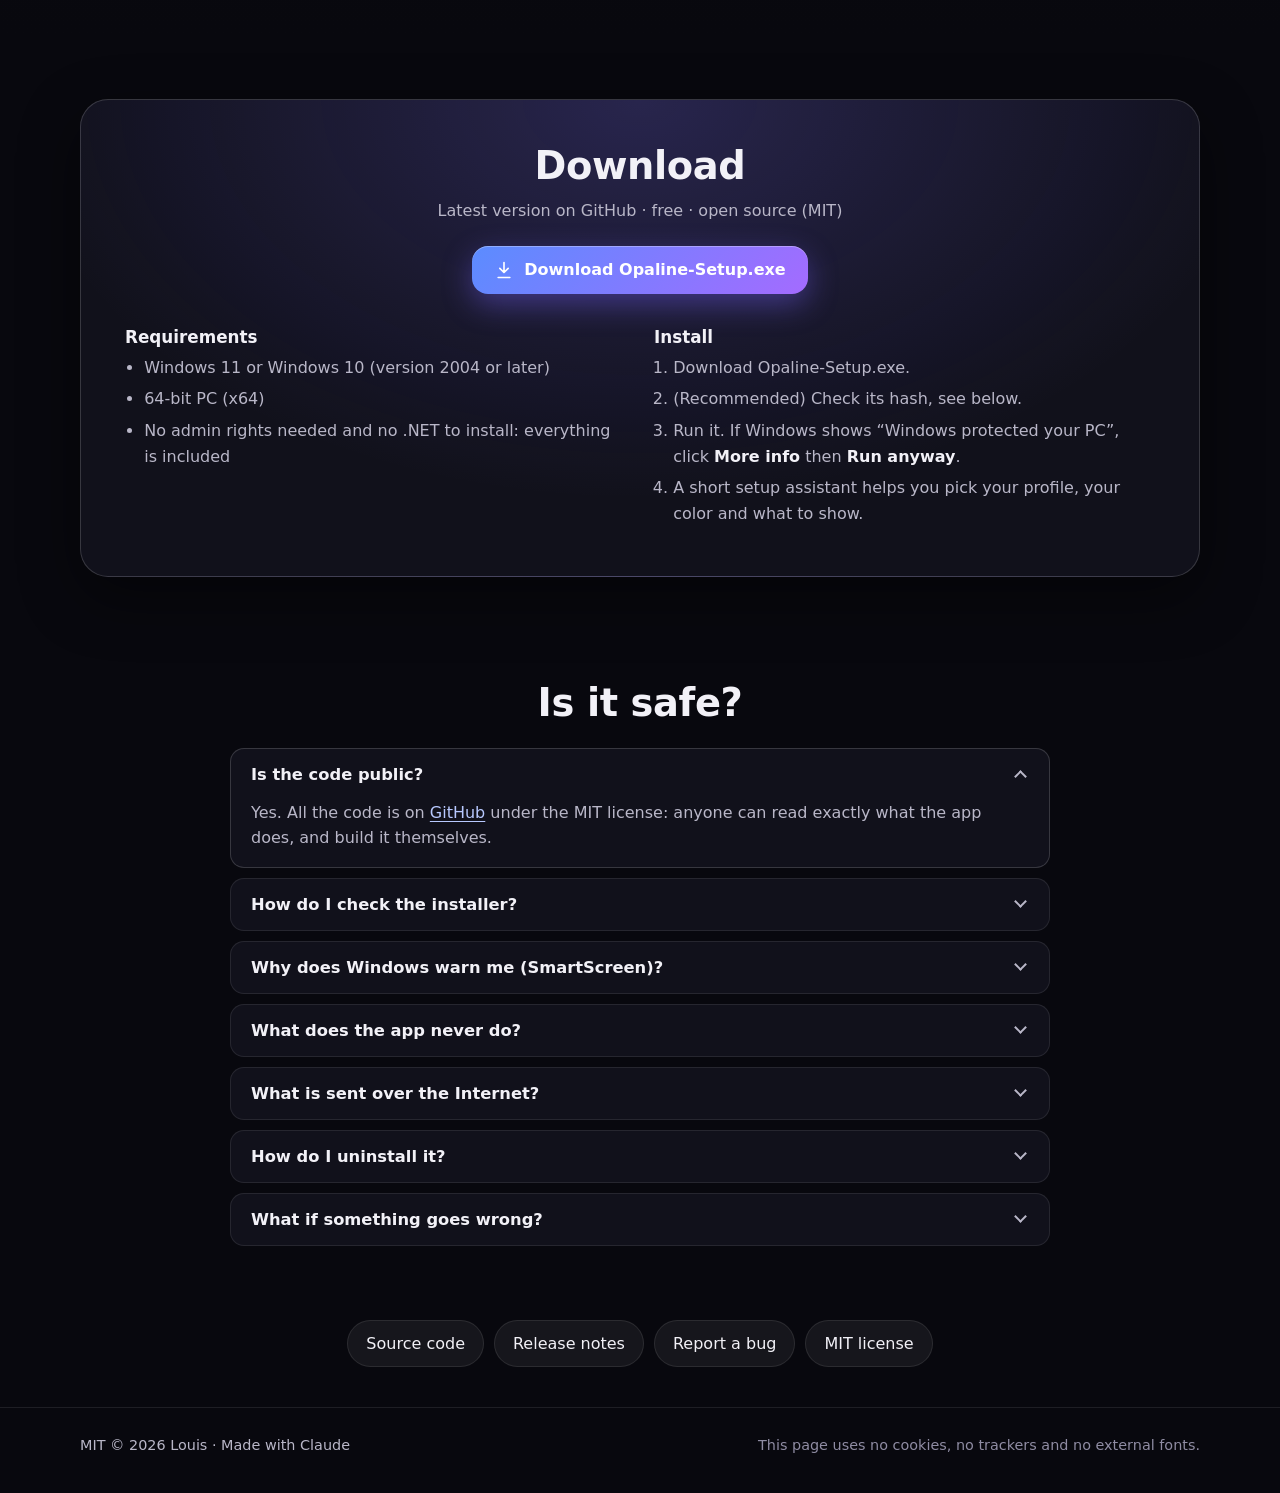
==== commit 59acdd8e: "Code source d'Opaline 1.36.0" ====
--- a/site/index.html
+++ b/site/index.html
@@ -120,6 +120,8 @@
         <h3 data-i18n="f.dock">Le dock</h3><p data-i18n="f.dock.t">Façon macOS : grossissement, aperçus des fenêtres, dossiers d'applis, recherche, effet Génie, corbeille et téléchargements.</p></li>
       <li class="card"><svg viewBox="0 0 24 24" aria-hidden="true"><rect x="6" y="4" width="12" height="17" rx="2"/><path d="M9 4V3h6v1M9 10h6M9 14h4"/></svg>
         <h3 data-i18n="f.clip">Presse-papiers + coffre</h3><p data-i18n="f.clip.t">Historique de ce que tu copies (textes, liens, images), épingles, et un coffre chiffré par Windows pour tes identifiants.</p></li>
+      <li class="card"><svg viewBox="0 0 24 24" aria-hidden="true"><path d="M4 5h9M8.5 3v2M6 5c1 3.5 3.5 6 7 7.5M11 5c-1 4-4 7-7 8.5"/><path d="M13 21l4.5-10L22 21M14.6 17.5h5.8"/></svg>
+        <h3 data-i18n="f.translate">Traduire</h3><p data-i18n="f.translate.t">Copie un texte et appuie sur Ctrl+Alt+T : la traduction s'écrit dans l'île. Une page web entière s'ouvre traduite en un clic.</p></li>
       <li class="card"><svg viewBox="0 0 24 24" aria-hidden="true"><path d="M6 3h9l3 3v15H6z"/><path d="M9 11h6M9 15h4"/></svg>
         <h3 data-i18n="f.notes">Notes</h3><p data-i18n="f.notes.t">Des notes rapides dans l'île, avec cases à cocher, couleurs et épingles ; chiffrées si tu veux.</p></li>
       <li class="card"><svg viewBox="0 0 24 24" aria-hidden="true"><rect x="8" y="5" width="13" height="14" rx="2"/><rect x="2" y="6" width="4" height="3" rx="1"/><rect x="2" y="11" width="4" height="3" rx="1"/><rect x="2" y="16" width="4" height="3" rx="1"/></svg>
